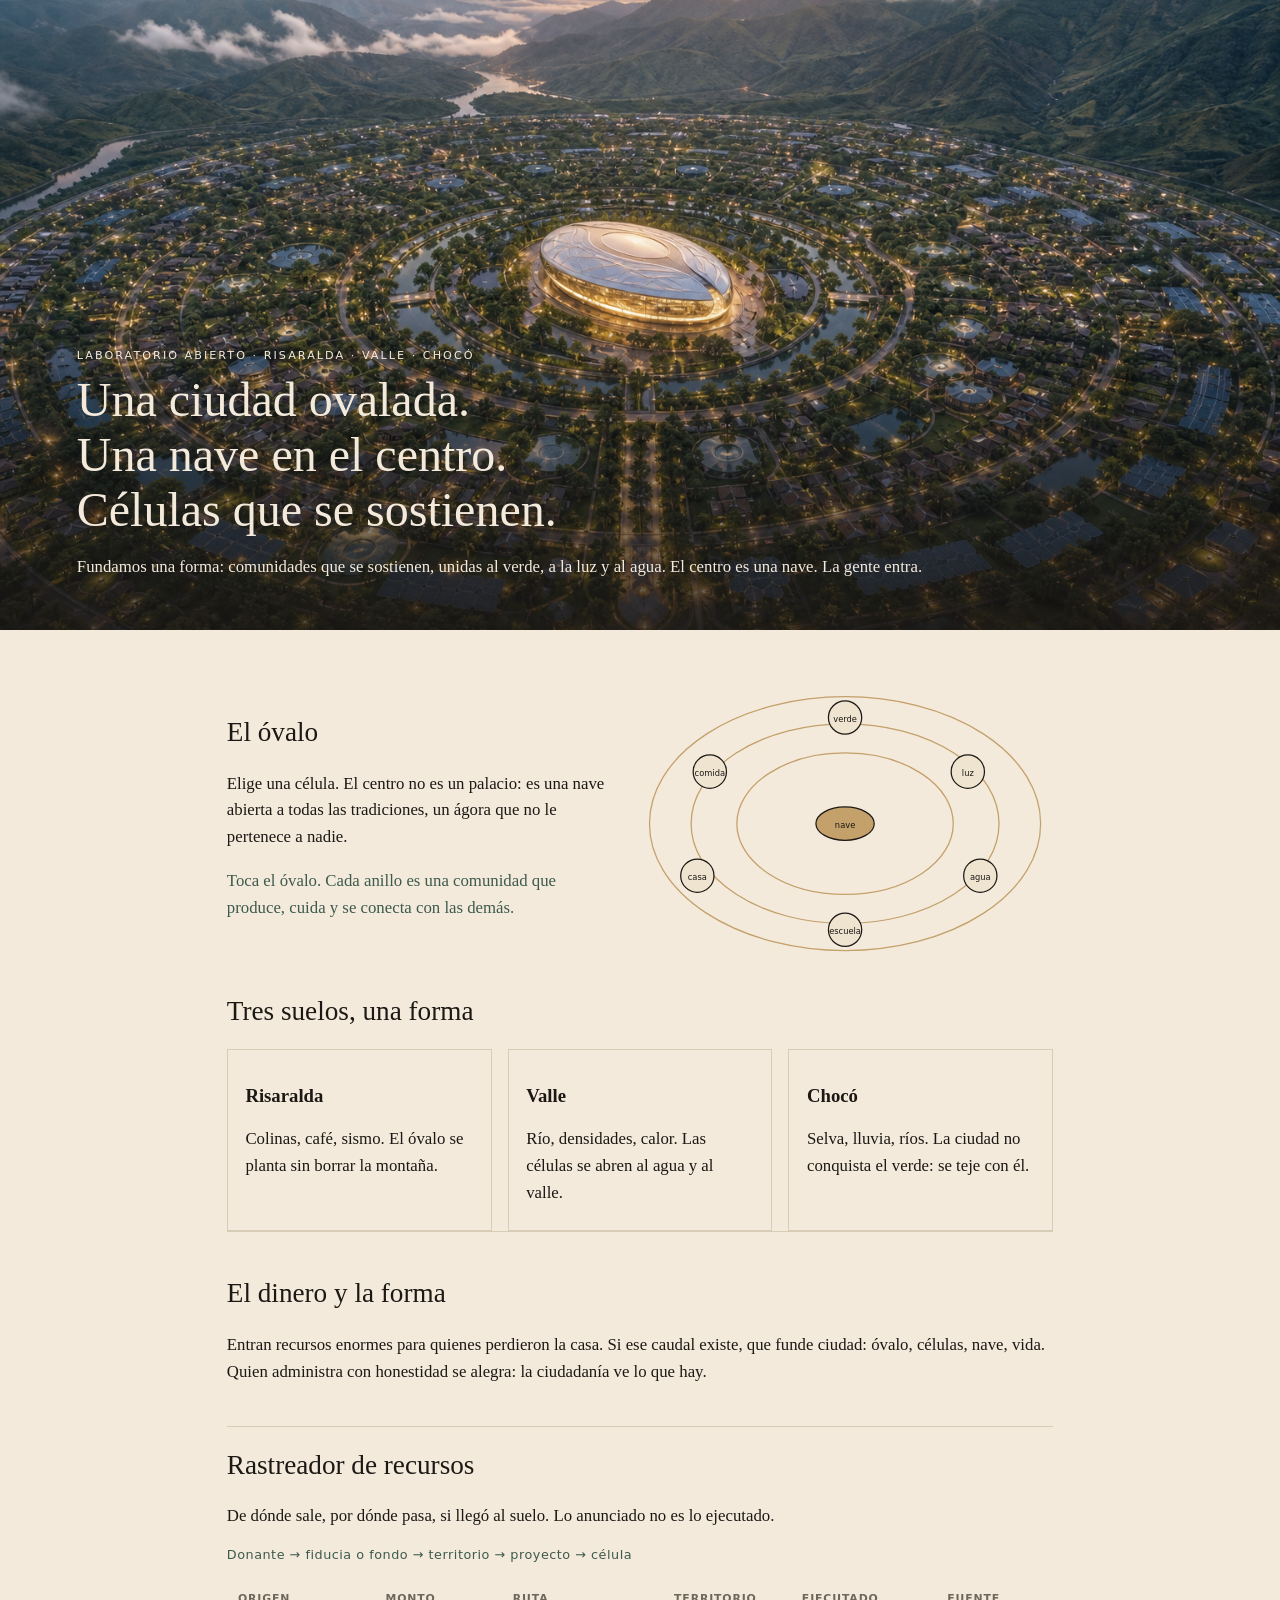
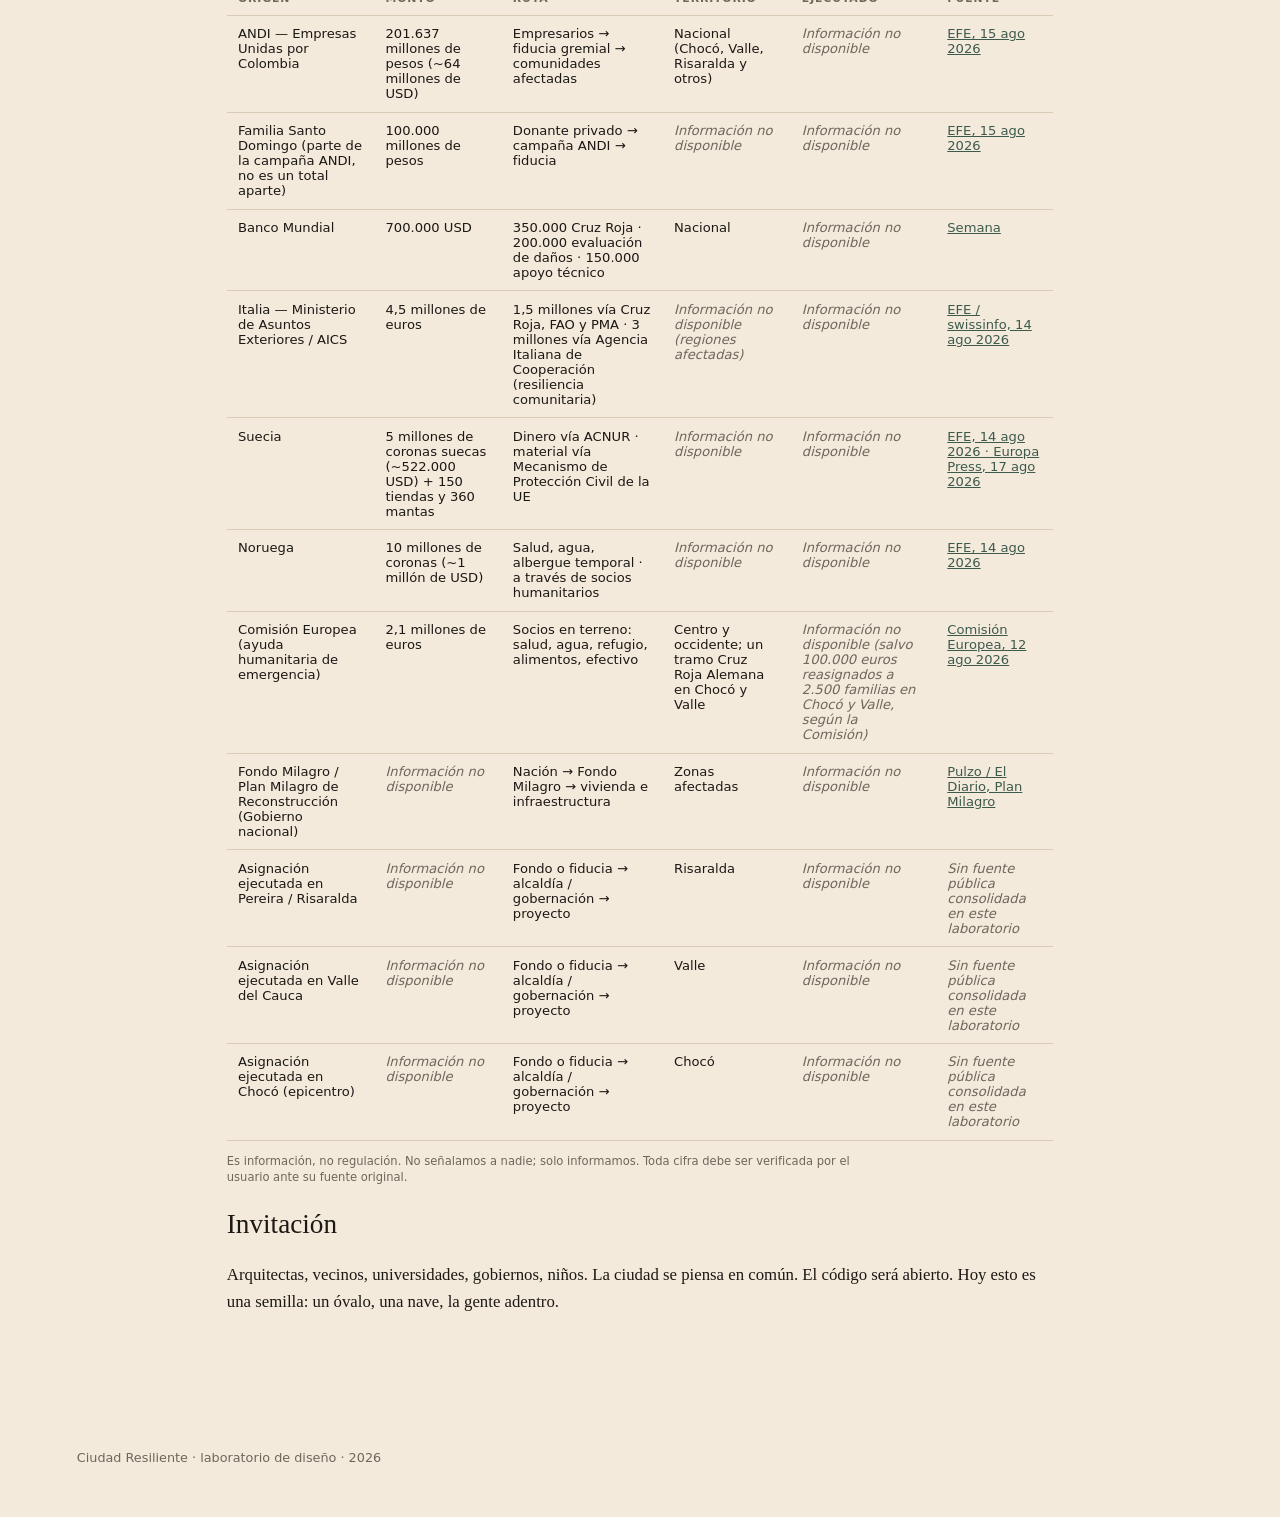
==== index.html @ f071af1f "checkpoint before checking out main" ====
<!DOCTYPE html>
<html lang="es">
  <head>
    <meta charset="utf-8" />
    <meta name="viewport" content="width=device-width, initial-scale=1" />
    <title>Ciudad Resiliente — el óvalo</title>
    <link rel="stylesheet" href="styles.css" />
  </head>
  <body>
    <header class="hero">
      <img
        src="public/ciudad-ovalo.png"
        alt="Ciudad ovalada con una nave de luz en el centro, células verdes y montañas."
      />
      <div class="hero-copy">
        <p class="kicker">Laboratorio abierto · Risaralda · Valle · Chocó</p>
        <h1>Una ciudad ovalada.<br />Una nave en el centro.<br />Células que se sostienen.</h1>
        <p class="lead">
          Fundamos una forma: comunidades que se sostienen, unidas al verde, a la
          luz y al agua. El centro es una nave. La gente entra.
        </p>
      </div>
    </header>

    <main>
      <section class="split">
        <div>
          <h2>El óvalo</h2>
          <p>
            Elige una célula. El centro no es un palacio: es una nave abierta a todas
            las tradiciones, un ágora que no le pertenece a nadie.
          </p>
          <p id="cell-note" class="note">
            Toca el óvalo. Cada anillo es una comunidad que produce, cuida y se
            conecta con las demás.
          </p>
        </div>
        <figure class="oval-wrap">
          <svg id="ovalo" viewBox="0 0 400 280" role="img" aria-label="Plano ovalado de la ciudad">
            <ellipse class="ring" cx="200" cy="140" rx="188" ry="122" />
            <ellipse class="ring" cx="200" cy="140" rx="148" ry="96" />
            <ellipse class="ring" cx="200" cy="140" rx="104" ry="68" />
            <g class="cell" data-id="naturaleza" transform="translate(200 38)">
              <circle r="16" />
              <text y="4">verde</text>
            </g>
            <g class="cell" data-id="energia" transform="translate(318 90)">
              <circle r="16" />
              <text y="4">luz</text>
            </g>
            <g class="cell" data-id="agua" transform="translate(330 190)">
              <circle r="16" />
              <text y="4">agua</text>
            </g>
            <g class="cell" data-id="alimento" transform="translate(70 90)">
              <circle r="16" />
              <text y="4">comida</text>
            </g>
            <g class="cell" data-id="vivienda" transform="translate(58 190)">
              <circle r="16" />
              <text y="4">casa</text>
            </g>
            <g class="cell" data-id="escuela" transform="translate(200 242)">
              <circle r="16" />
              <text y="4">escuela</text>
            </g>
            <g class="cell ship" data-id="nave" transform="translate(200 140)">
              <ellipse rx="28" ry="16" />
              <text y="4">nave</text>
            </g>
          </svg>
        </figure>
      </section>

      <section>
        <h2>Tres suelos, una forma</h2>
        <div class="cards">
          <article>
            <h3>Risaralda</h3>
            <p>Colinas, café, sismo. El óvalo se planta sin borrar la montaña.</p>
          </article>
          <article>
            <h3>Valle</h3>
            <p>Río, densidades, calor. Las células se abren al agua y al valle.</p>
          </article>
          <article>
            <h3>Chocó</h3>
            <p>Selva, lluvia, ríos. La ciudad no conquista el verde: se teje con él.</p>
          </article>
        </div>
      </section>

      <section class="hope">
        <h2>El dinero y la forma</h2>
        <p>
          Entran recursos enormes para quienes perdieron la casa.
          Si ese caudal existe, que funde ciudad: óvalo, células, nave, vida.
          Quien administra con honestidad se alegra: la ciudadanía ve lo que hay.
        </p>
      </section>

      <section id="rastreador" class="tracker">
        <h2>Rastreador de recursos</h2>
        <p>
          De dónde sale, por dónde pasa, si llegó al suelo. Lo anunciado no es lo ejecutado.
        </p>
        <div class="path">
          Donante → fiducia o fondo → territorio → proyecto → célula
        </div>
        <div class="table-wrap">
          <table>
            <thead>
              <tr>
                <th>Origen</th>
                <th>Monto</th>
                <th>Ruta</th>
                <th>Territorio</th>
                <th>Ejecutado</th>
                <th>Fuente</th>
              </tr>
            </thead>
            <tbody id="flujos-body"></tbody>
          </table>
        </div>
        <p class="disclaimer">
          Es información, no regulación. No señalamos a nadie; solo informamos.
          Toda cifra debe ser verificada por el usuario ante su fuente original.
        </p>
      </section>

      <section>
        <h2>Invitación</h2>
        <p>
          Arquitectas, vecinos, universidades, gobiernos, niños. La ciudad se piensa
          en común. El código será abierto. Hoy esto es una semilla: un óvalo, una nave,
          la gente adentro.
        </p>
      </section>
    </main>

    <footer>
      <p>Ciudad Resiliente · laboratorio de diseño · 2026</p>
    </footer>
    <script src="app.js"></script>
  </body>
</html>
---- styles.css ----
:root {
  --ink: #1c1814;
  --paper: #f3eadc;
  --gold: #c4a06a;
  --moss: #3d5a4c;
  --muted: #6f675c;
}

* {
  box-sizing: border-box;
}

html,
body {
  margin: 0;
  background: var(--paper);
  color: var(--ink);
  font-family: Georgia, "Times New Roman", serif;
}

.hero {
  position: relative;
  min-height: 70vh;
}

.hero img {
  width: 100%;
  height: 70vh;
  object-fit: cover;
  display: block;
  filter: saturate(0.92);
}

.hero-copy {
  position: absolute;
  inset: auto 0 0;
  padding: 2.5rem 6vw 2rem;
  background: linear-gradient(transparent, rgba(28, 24, 20, 0.78));
  color: var(--paper);
}

.kicker {
  letter-spacing: 0.18em;
  text-transform: uppercase;
  font-size: 0.7rem;
  font-family: system-ui, sans-serif;
  margin: 0 0 0.6rem;
}

h1 {
  font-weight: 400;
  font-size: clamp(1.8rem, 4vw, 3rem);
  line-height: 1.15;
  margin: 0 0 0.8rem;
}

.lead,
main p {
  font-size: 1.05rem;
  line-height: 1.6;
}

main {
  max-width: 980px;
  margin: 0 auto;
  padding: 3rem 6vw 5rem;
}

h2 {
  font-weight: 400;
  font-size: 1.7rem;
}

.split {
  display: grid;
  gap: 2rem;
  align-items: center;
}

@media (min-width: 840px) {
  .split {
    grid-template-columns: 1fr 1.1fr;
  }
}

.note {
  color: var(--moss);
  min-height: 4.5rem;
}

.oval-wrap {
  margin: 0;
}

#ovalo {
  width: 100%;
  height: auto;
}

.ring {
  fill: none;
  stroke: var(--gold);
  stroke-width: 1.2;
}

.cell circle,
.cell ellipse {
  fill: #efe4d0;
  stroke: var(--ink);
  stroke-width: 1.2;
  cursor: pointer;
}

.cell.ship ellipse {
  fill: var(--gold);
}

.cell text {
  font-size: 8px;
  text-anchor: middle;
  font-family: system-ui, sans-serif;
  pointer-events: none;
  fill: var(--ink);
}

.cell:hover circle,
.cell:hover ellipse {
  fill: var(--paper);
}

.cards {
  display: grid;
  gap: 1rem;
}

@media (min-width: 720px) {
  .cards {
    grid-template-columns: repeat(3, 1fr);
  }
}

.cards article {
  border: 1px solid #d9ccb6;
  padding: 1rem 1.1rem 0.4rem;
}

.hope {
  border-top: 1px solid #d9ccb6;
  border-bottom: 1px solid #d9ccb6;
  padding: 1.5rem 0;
}

.table-wrap {
  overflow-x: auto;
  margin: 1.2rem 0 0.6rem;
}

table {
  width: 100%;
  border-collapse: collapse;
  font-family: system-ui, sans-serif;
  font-size: 0.82rem;
}

th,
td {
  text-align: left;
  vertical-align: top;
  padding: 0.65rem 0.7rem;
  border-bottom: 1px solid #d9ccb6;
}

th {
  font-weight: 600;
  font-size: 0.68rem;
  letter-spacing: 0.08em;
  text-transform: uppercase;
  color: var(--muted);
}

td a {
  color: var(--moss);
}

.path {
  font-family: system-ui, sans-serif;
  font-size: 0.8rem;
  letter-spacing: 0.04em;
  color: var(--moss);
}

.gap {
  color: var(--muted);
  font-style: italic;
}

.disclaimer {
  font-family: system-ui, sans-serif;
  font-size: 0.72rem;
  line-height: 1.45;
  color: var(--muted);
  max-width: 40rem;
  margin-top: 0.75rem;
}

footer {
  padding: 1.5rem 6vw 2.5rem;
  font-family: system-ui, sans-serif;
  font-size: 0.8rem;
  color: var(--muted);
}
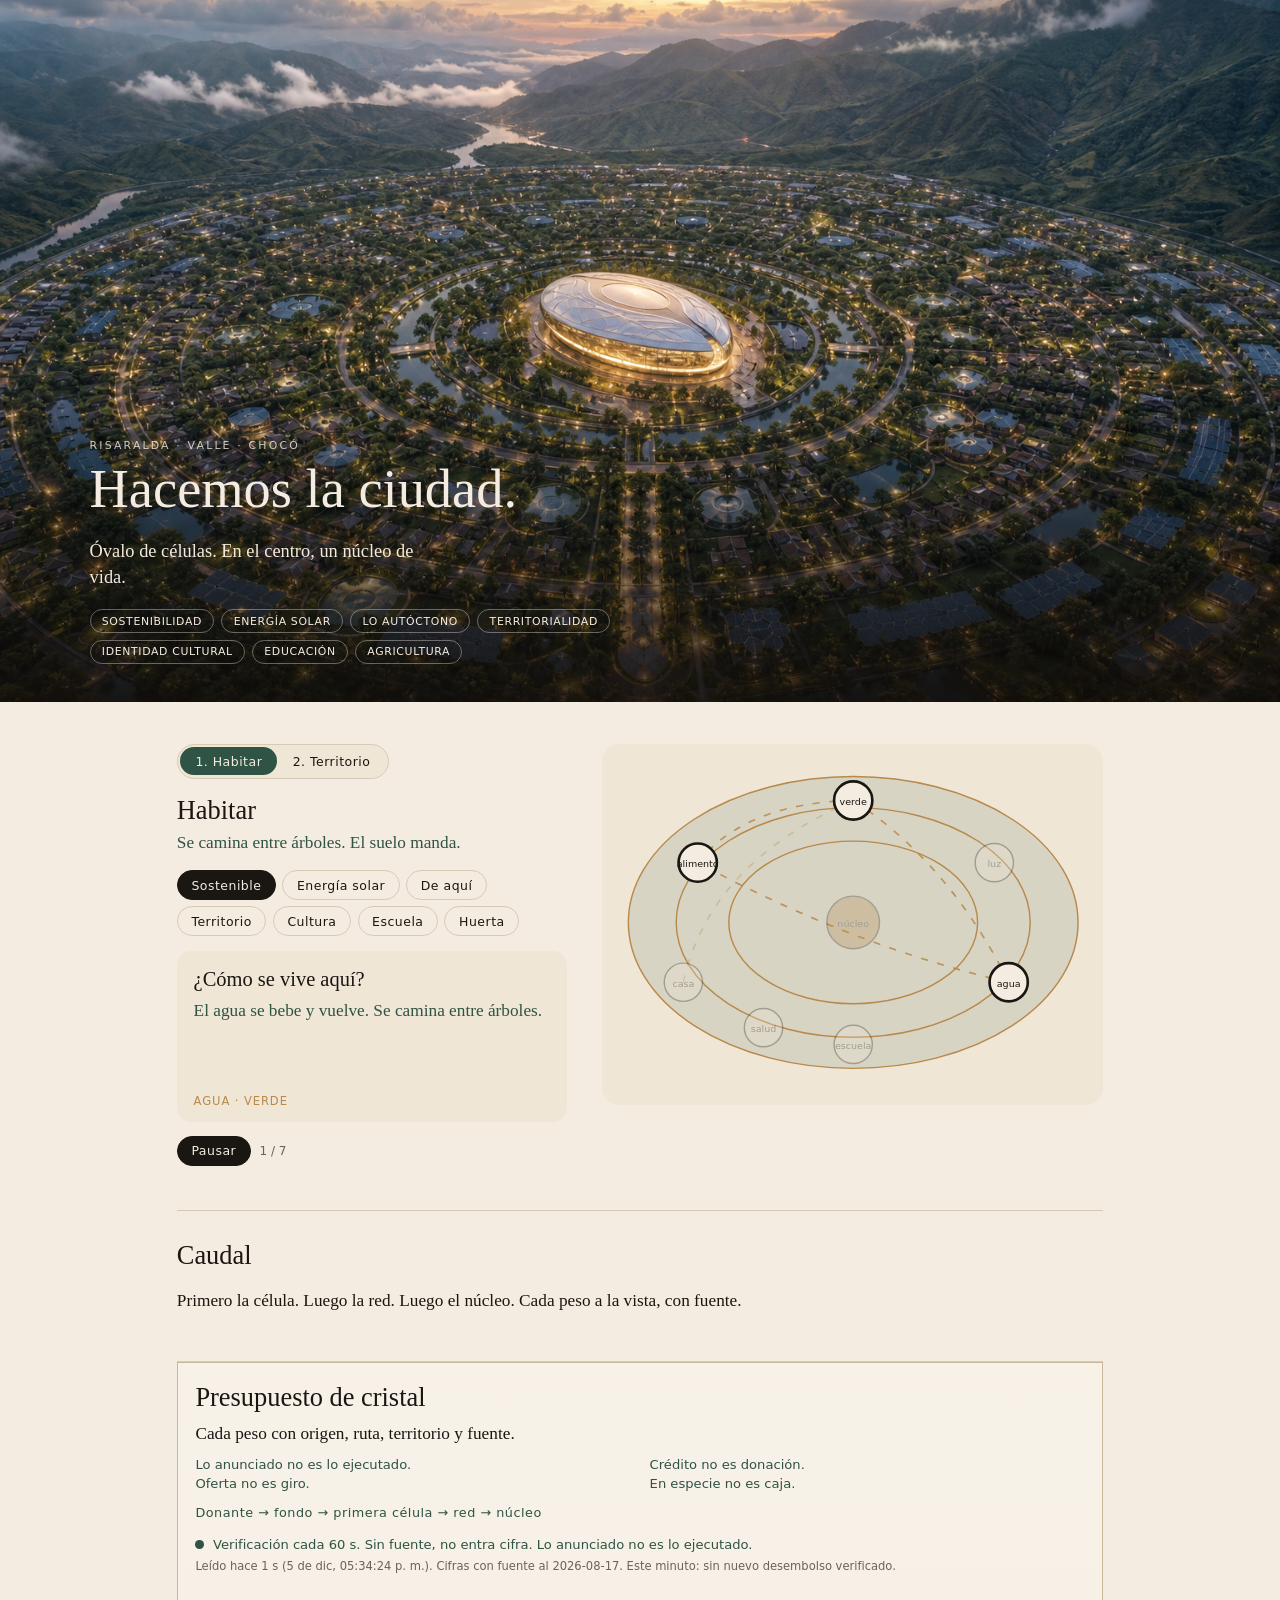
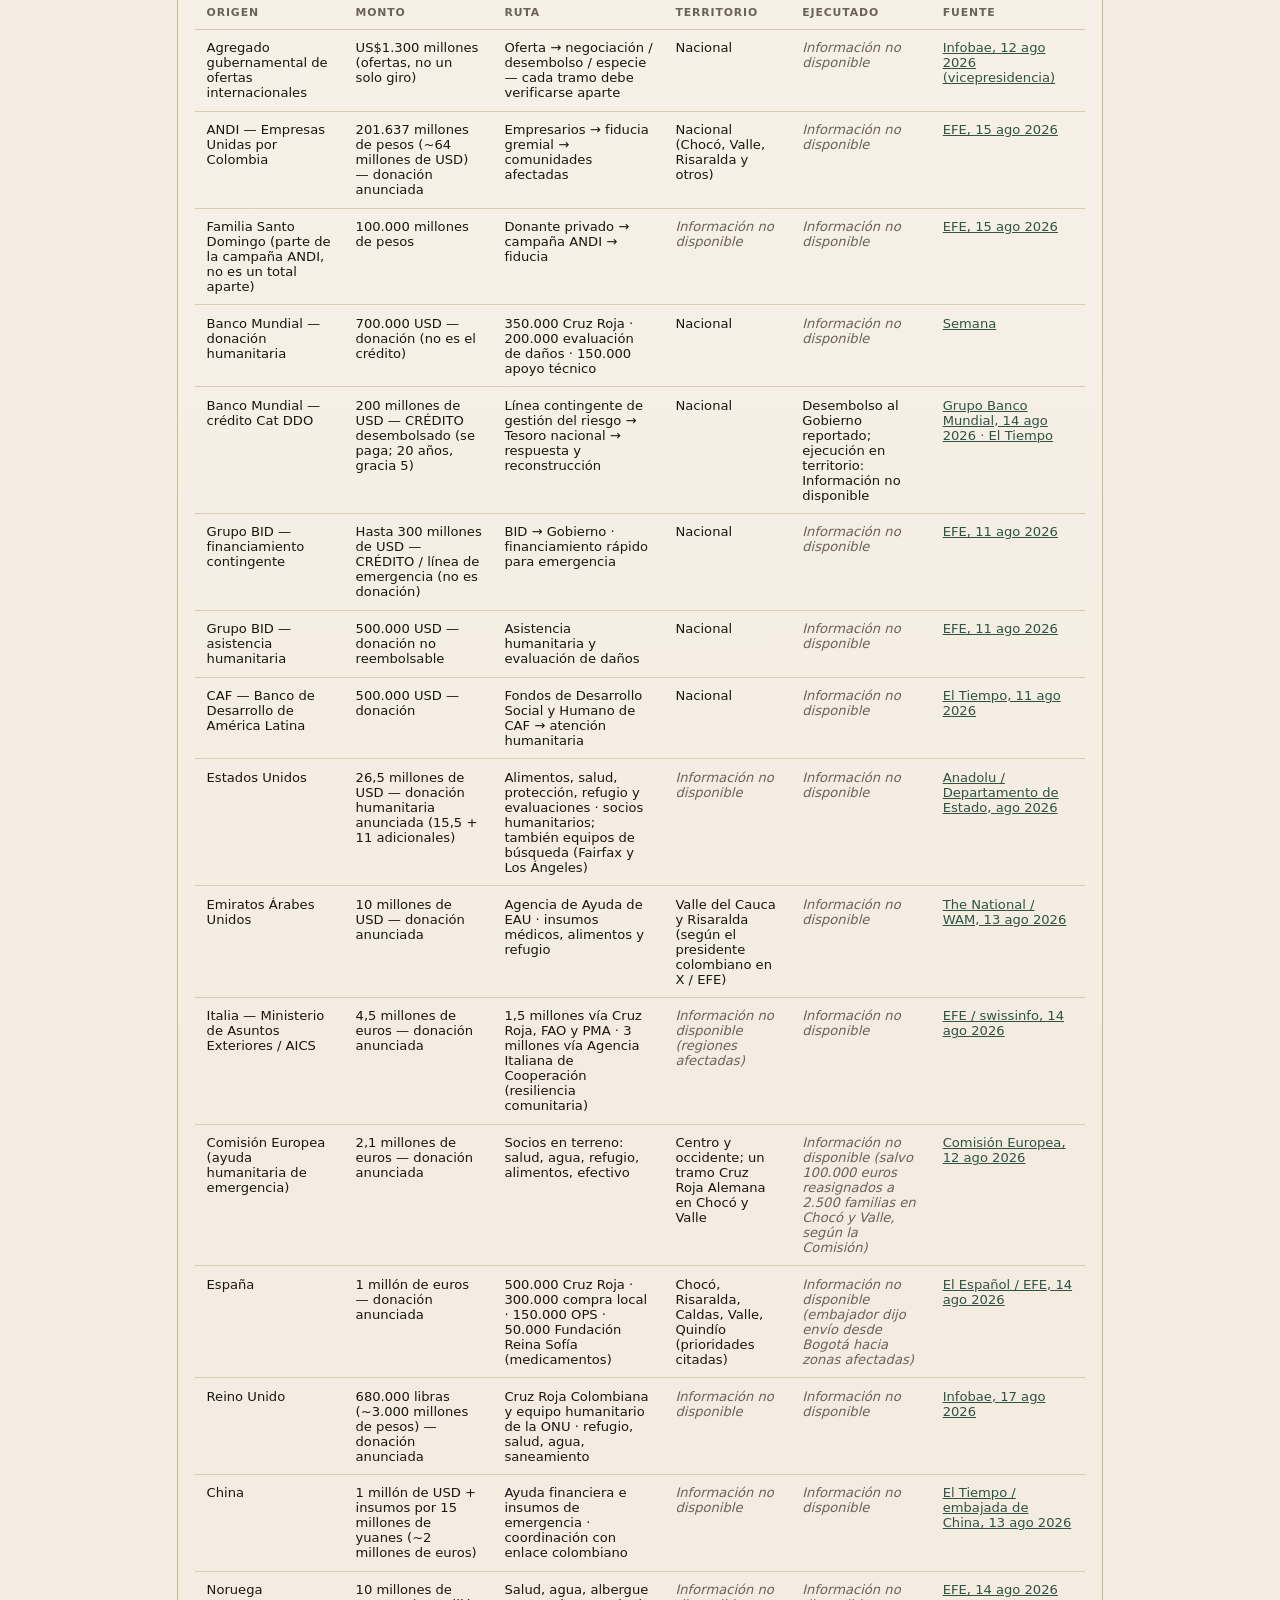
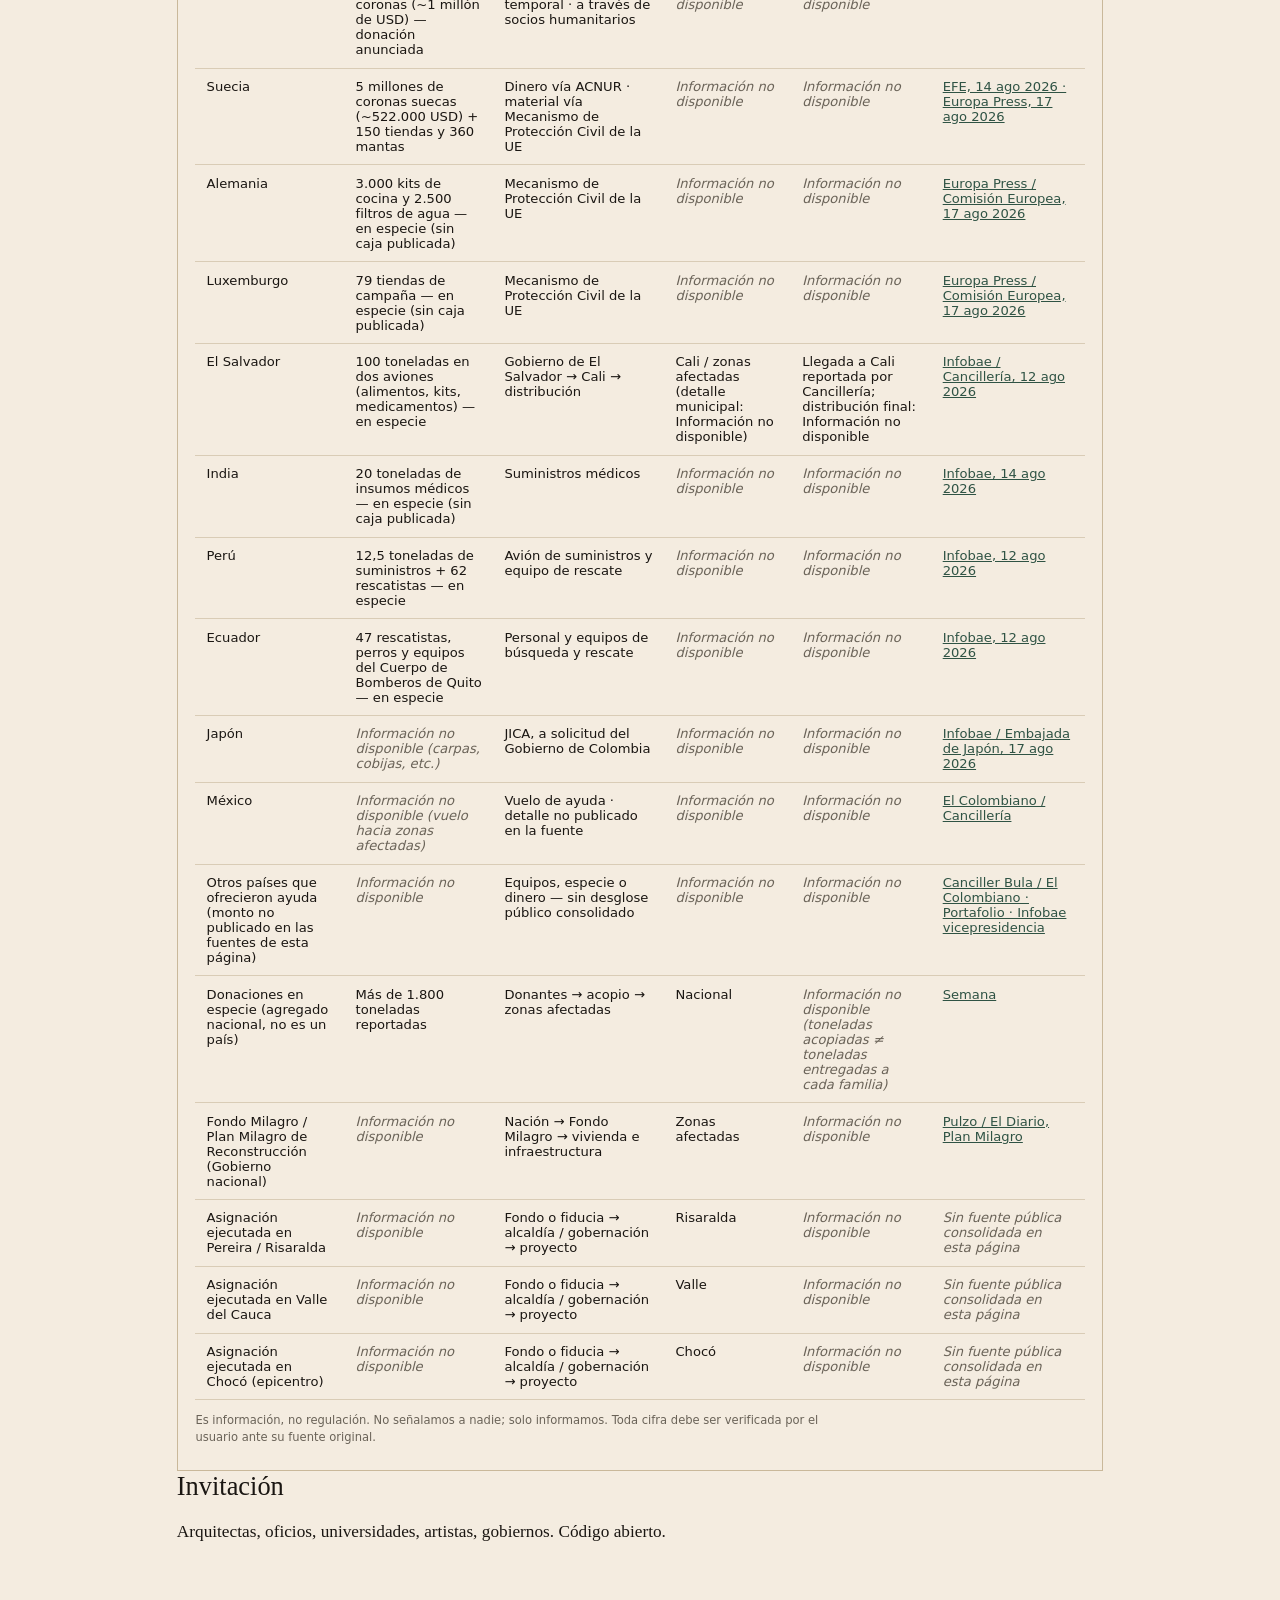
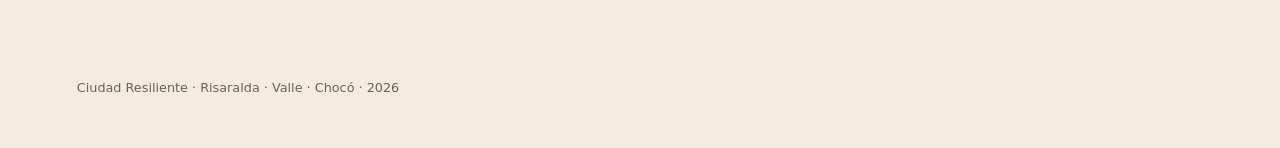
==== commit 7ec21acf: "checkpoint before checking out main" ====
--- a/index.html
+++ b/index.html
@@ -10,103 +10,180 @@
     <header class="hero">
       <img
         src="public/ciudad-ovalo.png"
-        alt="Ciudad ovalada con una nave de luz en el centro, células verdes y montañas."
+        alt="Ciudad ovalada con un núcleo de vida en el centro, células verdes y montañas."
       />
       <div class="hero-copy">
-        <p class="kicker">Laboratorio abierto · Risaralda · Valle · Chocó</p>
-        <h1>Una ciudad ovalada.<br />Una nave en el centro.<br />Células que se sostienen.</h1>
-        <p class="lead">
-          Fundamos una forma: comunidades que se sostienen, unidas al verde, a la
-          luz y al agua. El centro es una nave. La gente entra.
-        </p>
+        <p class="kicker">Risaralda · Valle · Chocó</p>
+        <h1>Hacemos la ciudad.</h1>
+        <p class="lead">Óvalo de células. En el centro, un núcleo de vida.</p>
+        <ul class="pillars">
+          <li>Sostenibilidad</li>
+          <li>Energía solar</li>
+          <li>Lo autóctono</li>
+          <li>Territorialidad</li>
+          <li>Identidad cultural</li>
+          <li>Educación</li>
+          <li>Agricultura</li>
+        </ul>
       </div>
     </header>
 
     <main>
-      <section class="split">
-        <div>
-          <h2>El óvalo</h2>
-          <p>
-            Elige una célula. El centro no es un palacio: es una nave abierta a todas
-            las tradiciones, un ágora que no le pertenece a nadie.
-          </p>
-          <p id="cell-note" class="note">
-            Toca el óvalo. Cada anillo es una comunidad que produce, cuida y se
-            conecta con las demás.
-          </p>
+      <section class="split" id="ovalo-lesson" data-layer="habitar">
+        <div class="split-copy">
+          <div class="layers" role="tablist" aria-label="Capas del óvalo">
+            <button type="button" id="layer-habitar" aria-pressed="true">
+              1. Habitar
+            </button>
+            <button type="button" id="layer-territorio" aria-pressed="false">
+              2. Territorio
+            </button>
+          </div>
+          <h2 id="layer-title">Habitar</h2>
+          <p id="layer-lead">Se camina entre árboles. El suelo manda.</p>
+          <div id="habitar-panel">
+            <div class="chips" id="habitar-chips"></div>
+          </div>
+          <div id="territorio-panel" hidden>
+            <p class="path hacer-path" id="hacer-path">
+              <button type="button" data-id="fase-celula">1. Primera célula</button>
+              <span aria-hidden="true">→</span>
+              <button type="button" data-id="fase-red">2. Unir</button>
+              <span aria-hidden="true">→</span>
+              <button type="button" data-id="fase-nucleo">3. Núcleo</button>
+              <span aria-hidden="true">→</span>
+              <button type="button" data-id="fase-suelo">4. Tres suelos</button>
+            </p>
+            <div class="cards soils" id="soil-cards">
+              <article data-soil="risaralda" tabindex="0" role="button">
+                <h3>Risaralda</h3>
+                <p>1200–1800 m. Ladera, sismo, alud.</p>
+              </article>
+              <article data-soil="valle" tabindex="0" role="button">
+                <h3>Valle</h3>
+                <p>900–1100 m. Río, calor, crecida.</p>
+              </article>
+              <article data-soil="choco" tabindex="0" role="button">
+                <h3>Chocó</h3>
+                <p>Cota baja. Selva, lluvia, río-camino.</p>
+              </article>
+            </div>
+            <p id="soil-note" class="soil-note">
+              Toca un suelo: sitio, agua, luz, huerta.
+            </p>
+            <p class="path waste-path" id="waste-path" hidden>
+              Separación en origen → dos metabolismos → compost higiénico →
+              fracción técnica limpia → RCD a agregado → residual publicado
+            </p>
+            <p class="chip-label">Valores</p>
+            <div class="chips" id="valor-chips"></div>
+            <p class="chip-label">Vida en común</p>
+            <div class="chips" id="vida-chips"></div>
+            <p class="chip-label">Oficios de la célula</p>
+            <div class="chips" id="system-chips"></div>
+            <p class="chip-label">Metabolismo</p>
+            <div class="chips" id="waste-chips"></div>
+          </div>
+          <div class="lesson">
+            <p id="lesson-q" class="question">¿Cómo se vive aquí?</p>
+            <p id="lesson-a" class="note">
+              El agua se bebe y vuelve. Se camina entre árboles.
+            </p>
+            <p id="lesson-links" class="connects">Agua · verde</p>
+          </div>
+          <div class="lesson-bar">
+            <button type="button" id="tour-btn">Recorrer</button>
+            <button type="button" id="hacer-btn">Hacer</button>
+            <button type="button" id="valores-btn">Valores</button>
+            <button type="button" id="vida-btn">Vida en común</button>
+            <button type="button" id="waste-btn">Residuos bajos</button>
+            <span id="tour-step" class="tour-step" hidden></span>
+          </div>
         </div>
         <figure class="oval-wrap">
-          <svg id="ovalo" viewBox="0 0 400 280" role="img" aria-label="Plano ovalado de la ciudad">
+          <svg id="ovalo" viewBox="0 0 400 280" data-layer="habitar" aria-label="Plano ovalado de la ciudad">
+            <ellipse class="green-wash" cx="200" cy="140" rx="188" ry="122" />
             <ellipse class="ring" cx="200" cy="140" rx="188" ry="122" />
             <ellipse class="ring" cx="200" cy="140" rx="148" ry="96" />
             <ellipse class="ring" cx="200" cy="140" rx="104" ry="68" />
-            <g class="cell" data-id="naturaleza" transform="translate(200 38)">
-              <circle r="16" />
-              <text y="4">verde</text>
-            </g>
-            <g class="cell" data-id="energia" transform="translate(318 90)">
-              <circle r="16" />
-              <text y="4">luz</text>
-            </g>
-            <g class="cell" data-id="agua" transform="translate(330 190)">
-              <circle r="16" />
-              <text y="4">agua</text>
-            </g>
-            <g class="cell" data-id="alimento" transform="translate(70 90)">
-              <circle r="16" />
-              <text y="4">comida</text>
-            </g>
-            <g class="cell" data-id="vivienda" transform="translate(58 190)">
-              <circle r="16" />
-              <text y="4">casa</text>
-            </g>
-            <g class="cell" data-id="escuela" transform="translate(200 242)">
-              <circle r="16" />
-              <text y="4">escuela</text>
-            </g>
-            <g class="cell ship" data-id="nave" transform="translate(200 140)">
-              <ellipse rx="28" ry="16" />
-              <text y="4">nave</text>
+            <g class="flows" aria-hidden="true">
+              <path class="flow" data-nodes="agua naturaleza" d="M330 190 Q 280 90 200 38" />
+              <path class="flow" data-nodes="naturaleza alimento" d="M200 38 Q 110 40 70 90" />
+              <path class="flow" data-nodes="agua nucleo" d="M330 190 Q 280 180 200 140" />
+              <path class="flow" data-nodes="energia nucleo" d="M318 90 Q 270 100 200 140" />
+              <path class="flow" data-nodes="alimento nucleo" d="M70 90 Q 120 110 200 140" />
+              <path class="flow" data-nodes="vivienda nucleo" d="M58 190 Q 110 180 200 140" />
+              <path class="flow" data-nodes="escuela nucleo" d="M200 242 Q 200 200 200 140" />
+              <path class="flow" data-nodes="energia vivienda" d="M318 90 Q 180 140 58 190" />
+              <path class="flow" data-nodes="agua alimento" d="M330 190 Q 200 160 70 90" />
+              <path class="flow" data-nodes="escuela vivienda" d="M200 242 Q 100 230 58 190" />
+              <path class="flow" data-nodes="vivienda naturaleza" d="M58 190 Q 80 90 200 38" />
+              <path class="flow" data-nodes="salud nucleo" d="M125 228 Q 150 190 200 140" />
+              <path class="flow" data-nodes="salud vivienda" d="M125 228 Q 90 210 58 190" />
+              <path class="flow" data-nodes="salud escuela" d="M125 228 Q 160 240 200 242" />
+            </g>
+            <g class="cell" data-id="naturaleza" tabindex="0" role="button" aria-label="Verde">
+              <circle cx="200" cy="38" r="16" />
+              <text x="200" y="42">verde</text>
+            </g>
+            <g class="cell" data-id="energia" tabindex="0" role="button" aria-label="Luz">
+              <circle cx="318" cy="90" r="16" />
+              <text x="318" y="94">luz</text>
+            </g>
+            <g class="cell" data-id="agua" tabindex="0" role="button" aria-label="Agua">
+              <circle cx="330" cy="190" r="16" />
+              <text x="330" y="194">agua</text>
+            </g>
+            <g class="cell" data-id="alimento" tabindex="0" role="button" aria-label="Alimentos">
+              <circle cx="70" cy="90" r="16" />
+              <text x="70" y="94">alimento</text>
+            </g>
+            <g class="cell" data-id="vivienda" tabindex="0" role="button" aria-label="Casa">
+              <circle cx="58" cy="190" r="16" />
+              <text x="58" y="194">casa</text>
+            </g>
+            <g class="cell" data-id="escuela" tabindex="0" role="button" aria-label="Escuela">
+              <circle cx="200" cy="242" r="16" />
+              <text x="200" y="246">escuela</text>
+            </g>
+            <g class="cell" data-id="salud" tabindex="0" role="button" aria-label="Salud">
+              <circle cx="125" cy="228" r="16" />
+              <text x="125" y="232">salud</text>
+            </g>
+            <g class="cell nucleus" data-id="nucleo" tabindex="0" role="button" aria-label="Núcleo de vida">
+              <circle cx="200" cy="140" r="22" />
+              <text x="200" y="144">núcleo</text>
             </g>
           </svg>
         </figure>
       </section>
 
-      <section>
-        <h2>Tres suelos, una forma</h2>
-        <div class="cards">
-          <article>
-            <h3>Risaralda</h3>
-            <p>Colinas, café, sismo. El óvalo se planta sin borrar la montaña.</p>
-          </article>
-          <article>
-            <h3>Valle</h3>
-            <p>Río, densidades, calor. Las células se abren al agua y al valle.</p>
-          </article>
-          <article>
-            <h3>Chocó</h3>
-            <p>Selva, lluvia, ríos. La ciudad no conquista el verde: se teje con él.</p>
-          </article>
+      <section class="hope">
+        <h2>Caudal</h2>
+        <p>
+          Primero la célula. Luego la red. Luego el núcleo. Cada peso a la vista,
+          con fuente.
+        </p>
+      </section>
+
+      <section id="rastreador" class="tracker crystal">
+        <h2>Presupuesto de cristal</h2>
+        <p class="tracker-lede">Cada peso con origen, ruta, territorio y fuente.</p>
+        <ul class="crystal-keys">
+          <li>Lo anunciado no es lo ejecutado.</li>
+          <li>Crédito no es donación.</li>
+          <li>Oferta no es giro.</li>
+          <li>En especie no es caja.</li>
+        </ul>
+        <div class="path">
+          Donante → fondo → primera célula → red → núcleo
         </div>
-      </section>
-
-      <section class="hope">
-        <h2>El dinero y la forma</h2>
-        <p>
-          Entran recursos enormes para quienes perdieron la casa.
-          Si ese caudal existe, que funde ciudad: óvalo, células, nave, vida.
-          Quien administra con honestidad se alegra: la ciudadanía ve lo que hay.
-        </p>
-      </section>
-
-      <section id="rastreador" class="tracker">
-        <h2>Rastreador de recursos</h2>
-        <p>
-          De dónde sale, por dónde pasa, si llegó al suelo. Lo anunciado no es lo ejecutado.
-        </p>
-        <div class="path">
-          Donante → fiducia o fondo → territorio → proyecto → célula
-        </div>
+        <p id="pulso" class="pulso" aria-live="polite">
+          <span class="pulso-dot" aria-hidden="true"></span>
+          <span id="pulso-status">El tablero se verifica cada minuto. Sin fuente, no entra cifra.</span>
+        </p>
+        <p id="pulso-clock" class="pulso-clock">Aún no se ha leído el caudal.</p>
+        <ol id="pulso-events" class="pulso-events"></ol>
         <div class="table-wrap">
           <table>
             <thead>
@@ -131,15 +208,13 @@
       <section>
         <h2>Invitación</h2>
         <p>
-          Arquitectas, vecinos, universidades, gobiernos, niños. La ciudad se piensa
-          en común. El código será abierto. Hoy esto es una semilla: un óvalo, una nave,
-          la gente adentro.
+          Arquitectas, oficios, universidades, artistas, gobiernos. Código abierto.
         </p>
       </section>
     </main>
 
     <footer>
-      <p>Ciudad Resiliente · laboratorio de diseño · 2026</p>
+      <p>Ciudad Resiliente · Risaralda · Valle · Chocó · 2026</p>
     </footer>
     <script src="app.js"></script>
   </body>
--- a/styles.css
+++ b/styles.css
@@ -1,9 +1,11 @@
 :root {
-  --ink: #1c1814;
-  --paper: #f3eadc;
-  --gold: #c4a06a;
-  --moss: #3d5a4c;
-  --muted: #6f675c;
+  --ink: #1a1612;
+  --paper: #f4ece0;
+  --gold: #b8894a;
+  --moss: #2f5344;
+  --muted: #6a6358;
+  --line: #d7cbb8;
+  --plate: #efe6d6;
 }
 
 * {
@@ -15,81 +17,352 @@
   margin: 0;
   background: var(--paper);
   color: var(--ink);
-  font-family: Georgia, "Times New Roman", serif;
+  font-family: "Iowan Old Style", Palatino, "Palatino Linotype", Georgia, serif;
 }
 
 .hero {
   position: relative;
-  min-height: 70vh;
+  min-height: 78vh;
 }
 
 .hero img {
   width: 100%;
-  height: 70vh;
+  height: 78vh;
   object-fit: cover;
+  object-position: center 40%;
   display: block;
-  filter: saturate(0.92);
+  filter: saturate(0.88) contrast(1.04);
 }
 
 .hero-copy {
   position: absolute;
   inset: auto 0 0;
-  padding: 2.5rem 6vw 2rem;
-  background: linear-gradient(transparent, rgba(28, 24, 20, 0.78));
+  padding: 3.2rem 7vw 2.4rem;
+  background: linear-gradient(transparent, rgba(18, 14, 10, 0.82));
   color: var(--paper);
 }
 
+.hero-copy .lead {
+  max-width: 22rem;
+  font-size: 1.15rem;
+  line-height: 1.45;
+  color: #f3eadc;
+}
+
 .kicker {
-  letter-spacing: 0.18em;
+  letter-spacing: 0.2em;
   text-transform: uppercase;
-  font-size: 0.7rem;
-  font-family: system-ui, sans-serif;
-  margin: 0 0 0.6rem;
+  font-size: 0.68rem;
+  font-family: system-ui, sans-serif;
+  margin: 0 0 0.55rem;
+  opacity: 0.82;
 }
 
 h1 {
   font-weight: 400;
-  font-size: clamp(1.8rem, 4vw, 3rem);
-  line-height: 1.15;
-  margin: 0 0 0.8rem;
+  font-size: clamp(2rem, 5vw, 3.4rem);
+  line-height: 1.08;
+  margin: 0 0 0.7rem;
+}
+
+.pillars {
+  list-style: none;
+  display: flex;
+  flex-wrap: wrap;
+  gap: 0.4rem 0.45rem;
+  margin: 1.1rem 0 0;
+  padding: 0;
+  max-width: 36rem;
+}
+
+.pillars li {
+  font-family: system-ui, sans-serif;
+  font-size: 0.68rem;
+  letter-spacing: 0.06em;
+  text-transform: uppercase;
+  color: var(--paper);
+  border: 1px solid rgba(243, 234, 220, 0.38);
+  border-radius: 999px;
+  padding: 0.28rem 0.7rem;
 }
 
 .lead,
 main p {
-  font-size: 1.05rem;
-  line-height: 1.6;
+  font-size: 1.08rem;
+  line-height: 1.55;
 }
 
 main {
-  max-width: 980px;
+  max-width: 1080px;
   margin: 0 auto;
-  padding: 3rem 6vw 5rem;
+  padding: 2.6rem 6vw 5rem;
 }
 
 h2 {
   font-weight: 400;
-  font-size: 1.7rem;
+  font-size: 1.65rem;
+  margin: 0 0 0.45rem;
 }
 
 .split {
   display: grid;
-  gap: 2rem;
+  gap: 1.6rem;
+  align-items: start;
+}
+
+.oval-wrap {
+  order: -1;
+  margin: 0;
+  background: var(--plate);
+  border-radius: 1.1rem;
+  padding: 0.7rem;
+}
+
+@media (min-width: 880px) {
+  .split {
+    grid-template-columns: minmax(0, 0.92fr) minmax(0, 1.18fr);
+    gap: 2.2rem;
+  }
+
+  .oval-wrap {
+    order: 0;
+    position: sticky;
+    top: 1rem;
+  }
+}
+
+.lesson {
+  background: var(--plate);
+  border-radius: 0.9rem;
+  padding: 0.95rem 1.05rem 0.7rem;
+  margin: 0.9rem 0 0.85rem;
+}
+
+.question {
+  font-size: 1.28rem;
+  line-height: 1.3;
+  margin: 0 0 0.35rem;
+}
+
+.note {
+  color: var(--moss);
+  min-height: 5.6rem;
+  margin: 0 0 0.35rem;
+}
+
+.connects {
+  font-family: system-ui, sans-serif;
+  font-size: 0.72rem;
+  letter-spacing: 0.08em;
+  text-transform: uppercase;
+  color: var(--gold);
+  min-height: 1.1rem;
+  margin: 0;
+}
+
+.question.in,
+.note.in,
+.connects.in,
+.soil-note.in {
+  animation: rise 0.45s ease;
+}
+
+.layers {
+  display: inline-flex;
+  flex-wrap: wrap;
+  gap: 0;
+  margin: 0 0 1rem;
+  border: 1px solid var(--line);
+  border-radius: 999px;
+  padding: 0.15rem;
+  background: var(--plate);
+}
+
+.layers button {
+  font-family: system-ui, sans-serif;
+  font-size: 0.78rem;
+  letter-spacing: 0.04em;
+  background: transparent;
+  color: var(--ink);
+  border: 0;
+  border-radius: 999px;
+  padding: 0.42rem 0.95rem;
+  cursor: pointer;
+}
+
+.layers button[aria-pressed="true"] {
+  background: var(--moss);
+  color: var(--paper);
+  border-color: var(--moss);
+}
+
+#layer-lead {
+  color: var(--moss);
+  margin: 0 0 0.85rem;
+  max-width: 22rem;
+}
+
+#ovalo-lesson[data-layer="habitar"] #hacer-btn,
+#ovalo-lesson[data-layer="habitar"] #valores-btn,
+#ovalo-lesson[data-layer="habitar"] #vida-btn,
+#ovalo-lesson[data-layer="habitar"] #waste-btn {
+  display: none;
+}
+
+.green-wash {
+  fill: var(--moss);
+  opacity: 0;
+  pointer-events: none;
+  transition: opacity 0.45s ease;
+}
+
+#ovalo[data-layer="habitar"] .green-wash {
+  opacity: 0.12;
+}
+
+#ovalo[data-layer="habitar"] .cell[data-id="naturaleza"] circle {
+  fill: #c8d6c6;
+}
+
+#ovalo[data-layer="habitar"] .flow[data-nodes="agua naturaleza"],
+#ovalo[data-layer="habitar"] .flow[data-nodes="naturaleza alimento"],
+#ovalo[data-layer="habitar"] .flow[data-nodes="vivienda naturaleza"] {
+  opacity: 0.34;
+}
+
+#ovalo[data-layer="habitar"] .flow.is-on {
+  opacity: 0.85;
+}
+
+#territorio-panel .soils {
+  margin: 0.7rem 0 0.4rem;
+}
+
+#territorio-panel .soils article {
+  padding: 0.65rem 0.75rem 0.25rem;
+}
+
+#territorio-panel .soils h3 {
+  font-size: 1.05rem;
+  margin: 0 0 0.2rem;
+}
+
+#territorio-panel .soils p,
+#territorio-panel .soil-note {
+  font-size: 0.88rem;
+}
+
+#territorio-panel .soil-note {
+  min-height: 4.2rem;
+  margin: 0 0 0.8rem;
+}
+
+#layer-title {
+  margin: 0 0 0.25rem;
+}
+
+.lesson-bar {
+  display: flex;
+  flex-wrap: wrap;
   align-items: center;
-}
-
-@media (min-width: 840px) {
-  .split {
-    grid-template-columns: 1fr 1.1fr;
-  }
-}
-
-.note {
-  color: var(--moss);
-  min-height: 4.5rem;
-}
-
-.oval-wrap {
-  margin: 0;
+  gap: 0.55rem;
+  margin: 0 0 0.4rem;
+}
+
+#tour-btn,
+#waste-btn,
+#vida-btn,
+#valores-btn,
+#hacer-btn,
+.chips button {
+  font-family: system-ui, sans-serif;
+  font-size: 0.78rem;
+  letter-spacing: 0.04em;
+  background: transparent;
+  color: var(--ink);
+  border: 1px solid var(--line);
+  border-radius: 999px;
+  padding: 0.4rem 0.85rem;
+  cursor: pointer;
+}
+
+#tour-btn {
+  background: var(--moss);
+  color: var(--paper);
+  border-color: var(--moss);
+}
+
+.chips button:focus-visible,
+.layers button:focus-visible,
+#tour-btn:focus-visible,
+#waste-btn:focus-visible,
+#vida-btn:focus-visible,
+#valores-btn:focus-visible,
+#hacer-btn:focus-visible {
+  outline: 2px solid var(--moss);
+  outline-offset: 2px;
+}
+
+#tour-btn[aria-pressed="true"],
+#waste-btn[aria-pressed="true"],
+#vida-btn[aria-pressed="true"],
+#valores-btn[aria-pressed="true"],
+#hacer-btn[aria-pressed="true"],
+.chips button[aria-pressed="true"] {
+  background: var(--ink);
+  color: var(--paper);
+  border-color: var(--ink);
+}
+
+.tour-step {
+  font-family: system-ui, sans-serif;
+  font-size: 0.75rem;
+  color: var(--muted);
+}
+
+.chips {
+  display: flex;
+  flex-wrap: wrap;
+  gap: 0.4rem;
+}
+
+.chip-label {
+  font-family: system-ui, sans-serif;
+  font-size: 0.68rem;
+  letter-spacing: 0.12em;
+  text-transform: uppercase;
+  color: var(--muted);
+  margin: 0.9rem 0 0.35rem;
+}
+
+.hacer-path {
+  margin: 0.2rem 0 0.8rem;
+  display: flex;
+  flex-wrap: wrap;
+  align-items: center;
+  gap: 0.35rem 0.4rem;
+}
+
+.hacer-path button {
+  font-family: system-ui, sans-serif;
+  font-size: 0.78rem;
+  letter-spacing: 0.04em;
+  background: transparent;
+  color: var(--moss);
+  border: 1px solid #c9b89a;
+  border-radius: 999px;
+  padding: 0.28rem 0.7rem;
+  cursor: pointer;
+}
+
+.hacer-path button[aria-pressed="true"] {
+  background: var(--ink);
+  color: var(--paper);
+  border-color: var(--ink);
+}
+
+.waste-path[hidden] {
+  display: none;
 }
 
 #ovalo {
@@ -101,17 +374,45 @@
   fill: none;
   stroke: var(--gold);
   stroke-width: 1.2;
-}
-
-.cell circle,
-.cell ellipse {
+  transition: stroke 0.4s ease;
+}
+
+#ovalo[data-soil="risaralda"] .ring {
+  stroke: #8a6a3a;
+}
+
+#ovalo[data-soil="valle"] .ring {
+  stroke: #4a7a8a;
+}
+
+#ovalo[data-soil="choco"] .ring {
+  stroke: #2f5a3c;
+}
+
+.flow {
+  fill: none;
+  stroke: var(--gold);
+  stroke-width: 1.4;
+  stroke-dasharray: 6 8;
+  opacity: 0;
+  pointer-events: none;
+  transition: opacity 0.35s ease;
+}
+
+.flow.is-on {
+  opacity: 0.85;
+  animation: dash 18s linear infinite;
+}
+
+.cell circle {
   fill: #efe4d0;
   stroke: var(--ink);
   stroke-width: 1.2;
   cursor: pointer;
-}
-
-.cell.ship ellipse {
+  transition: fill 0.3s ease, stroke-width 0.3s ease, transform 0.3s ease;
+}
+
+.cell.nucleus circle {
   fill: var(--gold);
 }
 
@@ -124,8 +425,31 @@
 }
 
 .cell:hover circle,
-.cell:hover ellipse {
+.cell:focus-visible circle {
   fill: var(--paper);
+}
+
+.cell:focus {
+  outline: none;
+}
+
+.cell:focus-visible circle {
+  stroke-width: 2.4;
+  fill: var(--paper);
+}
+
+#ovalo.teaching .cell.is-dim {
+  opacity: 0.28;
+}
+
+#ovalo.teaching .cell.is-on circle {
+  fill: var(--paper);
+  stroke-width: 2.2;
+}
+
+#ovalo.teaching .cell.nucleus.is-on circle {
+  fill: var(--gold);
+  animation: pulse 1.8s ease-in-out infinite;
 }
 
 .cards {
@@ -144,10 +468,153 @@
   padding: 1rem 1.1rem 0.4rem;
 }
 
+.soils article {
+  cursor: pointer;
+  transition: border-color 0.25s ease, background 0.25s ease;
+}
+
+.soils article.is-on {
+  border-color: var(--ink);
+  background: #efe4d0;
+}
+
+.soil-note {
+  color: var(--moss);
+  min-height: 3.2rem;
+}
+
+.tracker.crystal {
+  border: 1px solid #c9b89a;
+  padding: 1.2rem 1.1rem 0.8rem;
+  background: linear-gradient(180deg, rgba(255, 255, 255, 0.28), transparent 42%);
+}
+
+.pulso {
+  display: flex;
+  align-items: flex-start;
+  gap: 0.55rem;
+  font-family: system-ui, sans-serif;
+  font-size: 0.82rem;
+  color: var(--moss);
+  margin: 0.9rem 0 0.2rem;
+}
+
+.pulso-dot {
+  width: 0.55rem;
+  height: 0.55rem;
+  margin-top: 0.35rem;
+  border-radius: 50%;
+  background: var(--moss);
+  flex-shrink: 0;
+}
+
+.pulso.is-live .pulso-dot {
+  animation: pulso-live 1.6s ease-in-out infinite;
+}
+
+.pulso.is-stale .pulso-dot {
+  background: var(--muted);
+  animation: none;
+}
+
+.pulso-clock {
+  font-family: system-ui, sans-serif;
+  font-size: 0.72rem;
+  color: var(--muted);
+  margin: 0 0 0.6rem;
+}
+
+.pulso-events {
+  list-style: none;
+  margin: 0 0 0.8rem;
+  padding: 0;
+  font-family: system-ui, sans-serif;
+  font-size: 0.8rem;
+  line-height: 1.45;
+}
+
+.pulso-events li {
+  border-top: 1px solid #d9ccb6;
+  padding: 0.45rem 0;
+}
+
+.pulso-events .when {
+  color: var(--muted);
+  font-size: 0.7rem;
+  letter-spacing: 0.04em;
+}
+
+#flujos-body tr.is-new td {
+  background: #efe4d0;
+}
+
+@keyframes pulso-live {
+  50% {
+    opacity: 0.35;
+  }
+}
+
+@keyframes dash {
+  to {
+    stroke-dashoffset: -280;
+  }
+}
+
+@keyframes pulse {
+  50% {
+    stroke-width: 3.4;
+  }
+}
+
+@keyframes rise {
+  from {
+    opacity: 0;
+    transform: translateY(6px);
+  }
+  to {
+    opacity: 1;
+    transform: none;
+  }
+}
+
+@media (prefers-reduced-motion: reduce) {
+  .flow.is-on,
+  #ovalo.teaching .cell.nucleus.is-on circle,
+  .question.in,
+  .note.in,
+  .connects.in,
+  .soil-note.in,
+  .pulso.is-live .pulso-dot {
+    animation: none;
+  }
+}
+
+.tracker-lede {
+  margin: 0 0 0.6rem;
+}
+
+.crystal-keys {
+  list-style: none;
+  margin: 0 0 0.9rem;
+  padding: 0;
+  display: grid;
+  gap: 0.25rem 1.2rem;
+  font-family: system-ui, sans-serif;
+  font-size: 0.82rem;
+  color: var(--moss);
+}
+
+@media (min-width: 640px) {
+  .crystal-keys {
+    grid-template-columns: 1fr 1fr;
+  }
+}
+
 .hope {
-  border-top: 1px solid #d9ccb6;
-  border-bottom: 1px solid #d9ccb6;
-  padding: 1.5rem 0;
+  border-top: 1px solid var(--line);
+  border-bottom: 1px solid var(--line);
+  padding: 1.8rem 0;
+  margin-top: 2.4rem;
 }
 
 .table-wrap {
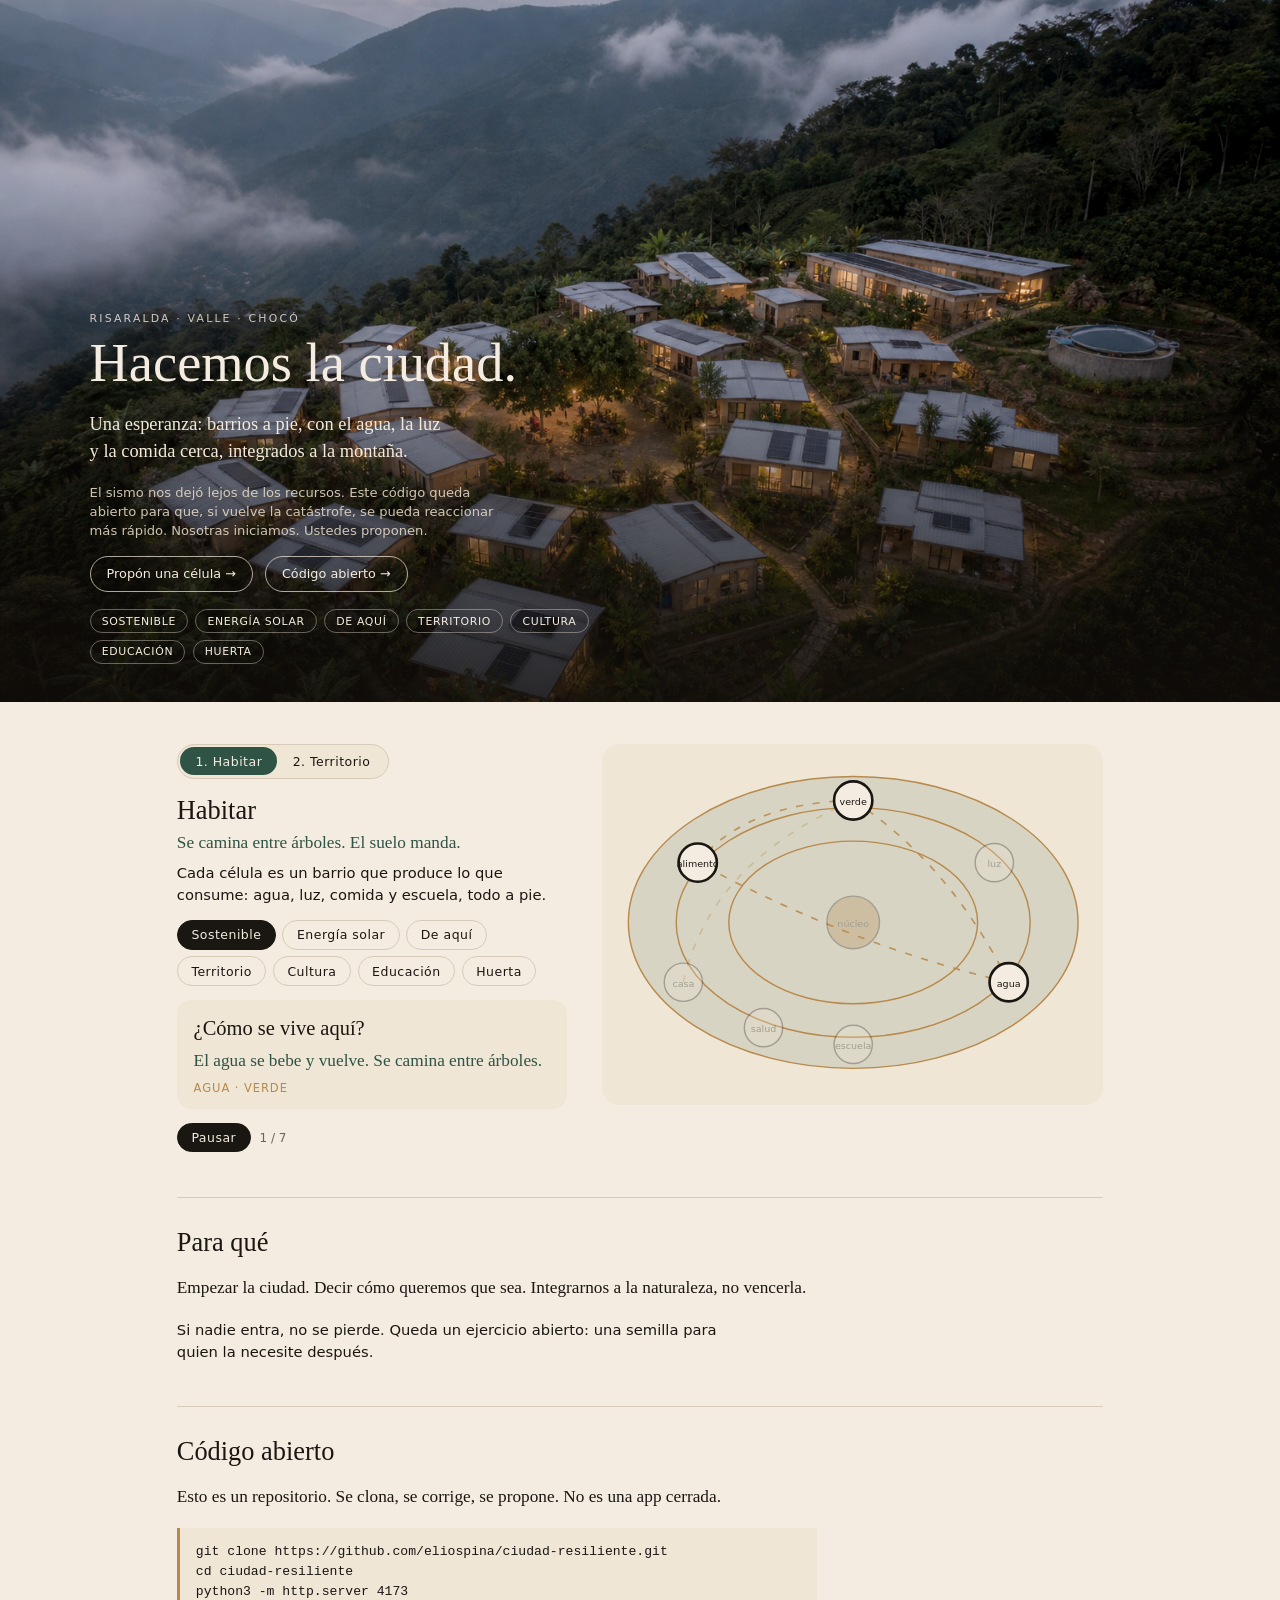
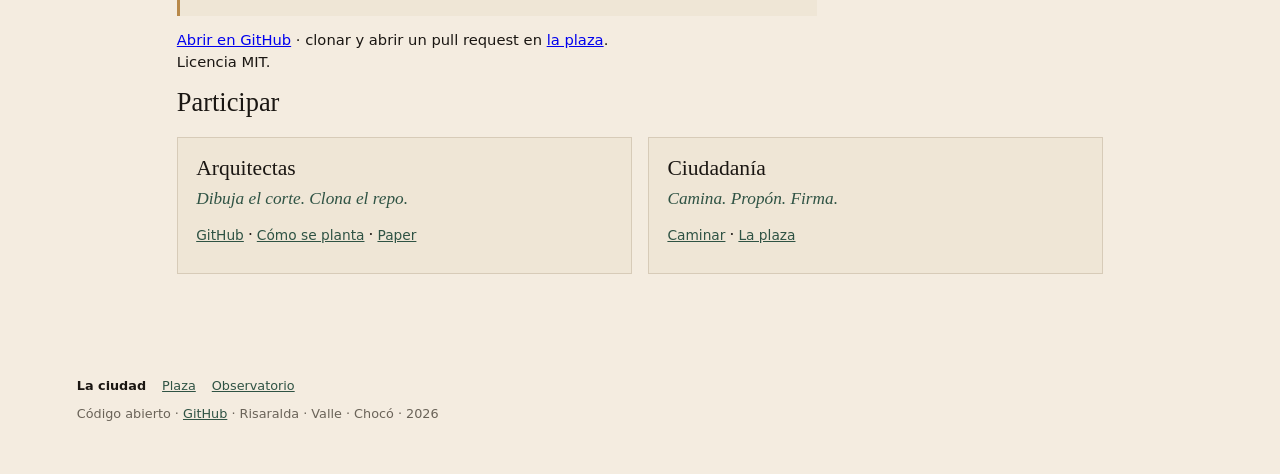
==== commit 82fd2ac4: "Publicar la semilla: esperanza, código abierto y una puerta para participar. Co-authored-by: Cursor " ====
--- a/index.html
+++ b/index.html
@@ -4,26 +4,57 @@
     <meta charset="utf-8" />
     <meta name="viewport" content="width=device-width, initial-scale=1" />
     <title>Ciudad Resiliente — el óvalo</title>
+    <meta
+      name="description"
+      content="Una esperanza habitable. Código abierto: clona el repositorio y propone una célula. Risaralda, Valle, Chocó."
+    />
+    <meta property="og:title" content="Hacemos la ciudad." />
+    <meta
+      property="og:description"
+      content="Código abierto. Clona el repo. Propón cómo quieres que sea la ciudad."
+    />
+    <meta
+      property="og:image"
+      content="https://ciudad-resiliente.vercel.app/public/cartel-ciudad.png"
+    />
+    <meta property="og:url" content="https://ciudad-resiliente.vercel.app/" />
+    <meta property="og:type" content="website" />
+    <meta name="twitter:card" content="summary_large_image" />
+    <meta
+      name="twitter:image"
+      content="https://ciudad-resiliente.vercel.app/public/cartel-ciudad.png"
+    />
+    <link rel="canonical" href="https://ciudad-resiliente.vercel.app/" />
     <link rel="stylesheet" href="styles.css" />
   </head>
   <body>
     <header class="hero">
       <img
         src="public/ciudad-ovalo.png"
-        alt="Ciudad ovalada con un núcleo de vida en el centro, células verdes y montañas."
+        alt="Primera célula compacta en ladera: patio al centro, cubiertas ligeras, a pie. No es la ciudad entera."
       />
       <div class="hero-copy">
         <p class="kicker">Risaralda · Valle · Chocó</p>
         <h1>Hacemos la ciudad.</h1>
-        <p class="lead">Óvalo de células. En el centro, un núcleo de vida.</p>
+        <p class="lead">
+          Una esperanza: barrios a pie, con el agua, la luz y la comida cerca,
+          integrados a la montaña.
+        </p>
+        <p class="plain-hero">
+          El sismo nos dejó lejos de los recursos. Este código queda abierto
+          para que, si vuelve la catástrofe, se pueda reaccionar más rápido.
+          Nosotras iniciamos. Ustedes proponen.
+        </p>
+        <a class="enter-city" href="plaza.html">Propón una célula →</a>
+        <a class="enter-city" href="#codigo">Código abierto →</a>
         <ul class="pillars">
-          <li>Sostenibilidad</li>
+          <li>Sostenible</li>
           <li>Energía solar</li>
-          <li>Lo autóctono</li>
-          <li>Territorialidad</li>
-          <li>Identidad cultural</li>
+          <li>De aquí</li>
+          <li>Territorio</li>
+          <li>Cultura</li>
           <li>Educación</li>
-          <li>Agricultura</li>
+          <li>Huerta</li>
         </ul>
       </div>
     </header>
@@ -41,6 +72,9 @@
           </div>
           <h2 id="layer-title">Habitar</h2>
           <p id="layer-lead">Se camina entre árboles. El suelo manda.</p>
+          <p id="layer-plain" class="plain">
+            Cada célula es un barrio que produce lo que consume: agua, luz, comida y escuela, todo a pie.
+          </p>
           <div id="habitar-panel">
             <div class="chips" id="habitar-chips"></div>
           </div>
@@ -57,31 +91,41 @@
             <div class="cards soils" id="soil-cards">
               <article data-soil="risaralda" tabindex="0" role="button">
                 <h3>Risaralda</h3>
-                <p>1200–1800 m. Ladera, sismo, alud.</p>
+                <p>1.200–1.800 m. Ladera, sismo, alud.</p>
               </article>
               <article data-soil="valle" tabindex="0" role="button">
                 <h3>Valle</h3>
-                <p>900–1100 m. Río, calor, crecida.</p>
+                <p>900–1.100 m. Río, calor, crecida.</p>
               </article>
               <article data-soil="choco" tabindex="0" role="button">
                 <h3>Chocó</h3>
-                <p>Cota baja. Selva, lluvia, río-camino.</p>
+                <p>0–100 m. Selva, lluvia, río-camino.</p>
               </article>
             </div>
             <p id="soil-note" class="soil-note">
               Toca un suelo: sitio, agua, luz, huerta.
             </p>
+            <p class="plain">
+              Diez cortes. El kit cambia con el suelo.
+              <a href="paper.html">Abrir el corte.</a>
+            </p>
             <p class="path waste-path" id="waste-path" hidden>
-              Separación en origen → dos metabolismos → compost higiénico →
-              fracción técnica limpia → RCD a agregado → residual publicado
+              Lo que sobra es materia prima: separación en origen →
+              dos flujos (orgánico y técnico) → compost higiénico →
+              pieza técnica limpia → escombro (RCD) a agregado →
+              lo que aún no cierra, publicado.
             </p>
             <p class="chip-label">Valores</p>
+            <p class="chip-hint">Los principios que sostienen cada célula.</p>
             <div class="chips" id="valor-chips"></div>
             <p class="chip-label">Vida en común</p>
+            <p class="chip-hint">Cómo se comparte y se mide la vida del óvalo.</p>
             <div class="chips" id="vida-chips"></div>
             <p class="chip-label">Oficios de la célula</p>
+            <p class="chip-hint">El trabajo que la célula necesita cerca de casa.</p>
             <div class="chips" id="system-chips"></div>
-            <p class="chip-label">Metabolismo</p>
+            <p class="chip-label">Materia prima</p>
+            <p class="chip-hint">Lo que sobra no es basura: vuelve a suelo, a pieza, a agregado.</p>
             <div class="chips" id="waste-chips"></div>
           </div>
           <div class="lesson">
@@ -96,7 +140,7 @@
             <button type="button" id="hacer-btn">Hacer</button>
             <button type="button" id="valores-btn">Valores</button>
             <button type="button" id="vida-btn">Vida en común</button>
-            <button type="button" id="waste-btn">Residuos bajos</button>
+            <button type="button" id="waste-btn">Materia prima</button>
             <span id="tour-step" class="tour-step" hidden></span>
           </div>
         </div>
@@ -134,7 +178,7 @@
               <circle cx="330" cy="190" r="16" />
               <text x="330" y="194">agua</text>
             </g>
-            <g class="cell" data-id="alimento" tabindex="0" role="button" aria-label="Alimentos">
+            <g class="cell" data-id="alimento" tabindex="0" role="button" aria-label="Alimento">
               <circle cx="70" cy="90" r="16" />
               <text x="70" y="94">alimento</text>
             </g>
@@ -158,63 +202,73 @@
         </figure>
       </section>
 
-      <section class="hope">
-        <h2>Caudal</h2>
+      <section class="hope" id="esperanza">
+        <h2>Para qué</h2>
         <p>
-          Primero la célula. Luego la red. Luego el núcleo. Cada peso a la vista,
-          con fuente.
-        </p>
-      </section>
-
-      <section id="rastreador" class="tracker crystal">
-        <h2>Presupuesto de cristal</h2>
-        <p class="tracker-lede">Cada peso con origen, ruta, territorio y fuente.</p>
-        <ul class="crystal-keys">
-          <li>Lo anunciado no es lo ejecutado.</li>
-          <li>Crédito no es donación.</li>
-          <li>Oferta no es giro.</li>
-          <li>En especie no es caja.</li>
-        </ul>
-        <div class="path">
-          Donante → fondo → primera célula → red → núcleo
+          Empezar la ciudad. Decir cómo queremos que sea. Integrarnos a la
+          naturaleza, no vencerla.
+        </p>
+        <p class="plain">
+          Si nadie entra, no se pierde. Queda un ejercicio abierto: una semilla
+          para quien la necesite después.
+        </p>
+      </section>
+
+      <section id="codigo">
+        <h2>Código abierto</h2>
+        <p>
+          Esto es un repositorio. Se clona, se corrige, se propone. No es una
+          app cerrada.
+        </p>
+        <pre class="clone-box" id="clone-box"><code>git clone https://github.com/eliospina/ciudad-resiliente.git
+cd ciudad-resiliente
+python3 -m http.server 4173</code></pre>
+        <p class="plain">
+          <a href="https://github.com/eliospina/ciudad-resiliente">Abrir en GitHub</a>
+          · clonar y abrir un pull request en
+          <a href="plaza.html">la plaza</a>.
+          Licencia MIT.
+        </p>
+      </section>
+
+      <section id="invitar">
+        <h2>Participar</h2>
+        <div class="call-split">
+          <article class="call-card">
+            <h3>Arquitectas</h3>
+            <p class="sound">Dibuja el corte. Clona el repo.</p>
+            <p>
+              <a href="https://github.com/eliospina/ciudad-resiliente">GitHub</a>
+              ·
+              <a href="plantar.html">Cómo se planta</a>
+              ·
+              <a href="paper.html">Paper</a>
+            </p>
+          </article>
+          <article class="call-card">
+            <h3>Ciudadanía</h3>
+            <p class="sound">Camina. Propón. Firma.</p>
+            <p>
+              <a href="recorrido.html">Caminar</a>
+              ·
+              <a href="plaza.html">La plaza</a>
+            </p>
+          </article>
         </div>
-        <p id="pulso" class="pulso" aria-live="polite">
-          <span class="pulso-dot" aria-hidden="true"></span>
-          <span id="pulso-status">El tablero se verifica cada minuto. Sin fuente, no entra cifra.</span>
-        </p>
-        <p id="pulso-clock" class="pulso-clock">Aún no se ha leído el caudal.</p>
-        <ol id="pulso-events" class="pulso-events"></ol>
-        <div class="table-wrap">
-          <table>
-            <thead>
-              <tr>
-                <th>Origen</th>
-                <th>Monto</th>
-                <th>Ruta</th>
-                <th>Territorio</th>
-                <th>Ejecutado</th>
-                <th>Fuente</th>
-              </tr>
-            </thead>
-            <tbody id="flujos-body"></tbody>
-          </table>
-        </div>
-        <p class="disclaimer">
-          Es información, no regulación. No señalamos a nadie; solo informamos.
-          Toda cifra debe ser verificada por el usuario ante su fuente original.
-        </p>
-      </section>
-
-      <section>
-        <h2>Invitación</h2>
-        <p>
-          Arquitectas, oficios, universidades, artistas, gobiernos. Código abierto.
-        </p>
       </section>
     </main>
 
     <footer>
-      <p>Ciudad Resiliente · Risaralda · Valle · Chocó · 2026</p>
+      <nav class="doors" aria-label="Dos oficios">
+        <a href="index.html" aria-current="page">La ciudad</a>
+        <a href="plaza.html">Plaza</a>
+        <a href="observatorio.html">Observatorio</a>
+      </nav>
+      <p>
+        Código abierto ·
+        <a href="https://github.com/eliospina/ciudad-resiliente">GitHub</a>
+        · Risaralda · Valle · Chocó · 2026
+      </p>
     </footer>
     <script src="app.js"></script>
   </body>
--- a/styles.css
+++ b/styles.css
@@ -49,6 +49,35 @@
   color: #f3eadc;
 }
 
+.plain-hero {
+  max-width: 26rem;
+  margin: 0.45rem 0 0;
+  font-family: system-ui, sans-serif;
+  font-size: 0.82rem;
+  line-height: 1.45;
+  color: #e8dcc8;
+  opacity: 0.88;
+}
+
+.enter-city {
+  display: inline-block;
+  margin: 1rem 0.5rem 0 0;
+  padding: 0.58rem 1rem;
+  border: 1px solid rgba(243, 234, 220, 0.7);
+  border-radius: 999px;
+  color: var(--paper);
+  font-family: system-ui, sans-serif;
+  font-size: 0.8rem;
+  text-decoration: none;
+  transition: color 0.2s ease, background 0.2s ease;
+}
+
+.enter-city:hover,
+.enter-city:focus-visible {
+  color: var(--ink);
+  background: var(--paper);
+}
+
 .kicker {
   letter-spacing: 0.2em;
   text-transform: uppercase;
@@ -146,7 +175,7 @@
 
 .note {
   color: var(--moss);
-  min-height: 5.6rem;
+  min-height: 0;
   margin: 0 0 0.35rem;
 }
 
@@ -198,8 +227,27 @@
 
 #layer-lead {
   color: var(--moss);
+  margin: 0 0 0.35rem;
+  max-width: 26rem;
+}
+
+.plain,
+#layer-plain {
+  font-family: system-ui, sans-serif;
+  font-size: 0.92rem;
+  line-height: 1.5;
+  color: var(--ink);
   margin: 0 0 0.85rem;
-  max-width: 22rem;
+  max-width: 28rem;
+}
+
+.hope .plain {
+  max-width: 36rem;
+}
+
+.hope a,
+.invite-doors a {
+  color: var(--moss);
 }
 
 #ovalo-lesson[data-layer="habitar"] #hacer-btn,
@@ -332,7 +380,15 @@
   letter-spacing: 0.12em;
   text-transform: uppercase;
   color: var(--muted);
-  margin: 0.9rem 0 0.35rem;
+  margin: 0.9rem 0 0.2rem;
+}
+
+.chip-hint {
+  font-family: system-ui, sans-serif;
+  font-size: 0.82rem;
+  line-height: 1.4;
+  color: var(--ink);
+  margin: 0 0 0.4rem;
 }
 
 .hacer-path {
@@ -489,6 +545,37 @@
   background: linear-gradient(180deg, rgba(255, 255, 255, 0.28), transparent 42%);
 }
 
+.wall {
+  font-family: system-ui, sans-serif;
+  font-size: 0.92rem;
+  line-height: 1.45;
+  color: var(--ink);
+  background: #efe4d0;
+  border: 1px solid var(--ink);
+  padding: 0.75rem 0.9rem;
+  margin: 0 0 1rem;
+}
+
+.source-map {
+  list-style: none;
+  margin: 0 0 1rem;
+  padding: 0;
+  display: grid;
+  gap: 0.45rem;
+  font-family: system-ui, sans-serif;
+  font-size: 0.86rem;
+  line-height: 1.45;
+}
+
+.source-map a {
+  color: var(--moss);
+}
+
+.observatorio-plain {
+  max-width: 36rem;
+  margin: 0 0 0.8rem;
+}
+
 .pulso {
   display: flex;
   align-items: flex-start;
@@ -542,6 +629,11 @@
   color: var(--muted);
   font-size: 0.7rem;
   letter-spacing: 0.04em;
+}
+
+.pulso-events .pulso-note {
+  color: var(--ink);
+  margin: 0.2rem 0 0;
 }
 
 #flujos-body tr.is-new td {
@@ -617,6 +709,25 @@
   margin-top: 2.4rem;
 }
 
+#codigo {
+  padding: 1.8rem 0 0;
+}
+
+.clone-box {
+  max-width: 40rem;
+  overflow-x: auto;
+  padding: 0.9rem 1rem;
+  background: var(--plate);
+  border-left: 3px solid var(--gold);
+  font-family: ui-monospace, Menlo, monospace;
+  font-size: 0.82rem;
+  line-height: 1.5;
+}
+
+.clone-box code {
+  font: inherit;
+}
+
 .table-wrap {
   overflow-x: auto;
   margin: 1.2rem 0 0.6rem;
@@ -658,7 +769,60 @@
 
 .gap {
   color: var(--muted);
-  font-style: italic;
+}
+
+.table-legend {
+  font-family: system-ui, sans-serif;
+  font-size: 0.72rem;
+  color: var(--muted);
+  margin: 0 0 0.4rem;
+}
+
+.invite-doors {
+  list-style: none;
+  margin: 0.7rem 0 0;
+  padding: 0;
+  display: grid;
+  gap: 0.45rem;
+  font-family: system-ui, sans-serif;
+  font-size: 0.92rem;
+  line-height: 1.45;
+}
+
+.invite-doors li {
+  border-top: 1px solid var(--line);
+  padding: 0.45rem 0 0;
+}
+
+.steps {
+  max-width: 36rem;
+  margin: 0.9rem 0 1.2rem;
+  padding: 0;
+  list-style: none;
+  counter-reset: paso;
+}
+
+.steps li {
+  counter-increment: paso;
+  position: relative;
+  padding: 0.55rem 0 0.55rem 2.1rem;
+  border-top: 1px solid var(--line);
+  font-family: system-ui, sans-serif;
+  font-size: 0.92rem;
+  line-height: 1.45;
+}
+
+.steps li::before {
+  content: counter(paso);
+  position: absolute;
+  left: 0;
+  top: 0.6rem;
+  font-size: 0.75rem;
+  color: var(--gold);
+}
+
+.steps a {
+  color: var(--moss);
 }
 
 .disclaimer {
@@ -676,3 +840,199 @@
   font-size: 0.8rem;
   color: var(--muted);
 }
+
+footer a {
+  color: var(--moss);
+}
+
+.doors {
+  display: flex;
+  gap: 1rem;
+  margin: 0 0 0.6rem;
+}
+
+.doors a {
+  color: var(--moss);
+}
+
+.doors a[aria-current="page"] {
+  color: var(--ink);
+  text-decoration: none;
+  font-weight: 600;
+}
+
+.obs-hero {
+  padding: 3.2rem 7vw 1.6rem;
+  background: var(--plate);
+}
+
+.obs-hero .lead {
+  max-width: 28rem;
+  margin: 0;
+}
+
+.share-grid {
+  display: grid;
+  gap: 1.2rem;
+  margin: 1.2rem 0 2rem;
+}
+
+@media (min-width: 720px) {
+  .share-grid {
+    grid-template-columns: 1fr 0.72fr;
+    align-items: start;
+  }
+}
+
+.share-grid figure {
+  margin: 0;
+}
+
+.share-grid img {
+  width: 100%;
+  height: auto;
+  display: block;
+  border: 1px solid var(--line);
+}
+
+.share-grid figcaption,
+#copy-btn {
+  font-family: system-ui, sans-serif;
+  font-size: 0.82rem;
+  margin: 0.45rem 0 0;
+}
+
+blockquote {
+  margin: 0.6rem 0 0.8rem;
+  padding: 0.9rem 1rem;
+  background: var(--plate);
+  border-left: 3px solid var(--gold);
+  font-size: 1.08rem;
+  line-height: 1.5;
+}
+
+#copy-btn {
+  font-family: system-ui, sans-serif;
+  background: var(--moss);
+  color: var(--paper);
+  border: 0;
+  border-radius: 999px;
+  padding: 0.45rem 1rem;
+  cursor: pointer;
+}
+
+.civic-form {
+  display: grid;
+  gap: 0.7rem;
+  max-width: 28rem;
+  margin: 1rem 0 0.6rem;
+}
+
+.civic-form label,
+.proposal .plain {
+  font-family: system-ui, sans-serif;
+  font-size: 0.86rem;
+  line-height: 1.45;
+}
+
+.civic-form input,
+.civic-form select,
+.civic-form textarea {
+  display: block;
+  width: 100%;
+  margin: 0.28rem 0 0;
+  padding: 0.45rem 0.55rem;
+  border: 1px solid var(--line);
+  border-radius: 0.4rem;
+  background: var(--paper);
+  color: var(--ink);
+  font: inherit;
+}
+
+.civic-form button {
+  font-family: system-ui, sans-serif;
+  justify-self: start;
+  background: var(--moss);
+  color: var(--paper);
+  border: 0;
+  border-radius: 999px;
+  padding: 0.45rem 1rem;
+  cursor: pointer;
+}
+
+.plaza-list,
+.proposal {
+  display: grid;
+  gap: 0.25rem;
+}
+
+.proposal {
+  border-top: 1px solid var(--line);
+  padding: 1rem 0 0.4rem;
+}
+
+.proposal h3 {
+  margin: 0;
+  font-weight: 400;
+  font-size: 1.35rem;
+}
+
+.proposal a {
+  color: var(--moss);
+}
+
+.civic-out {
+  max-width: 40rem;
+  overflow-x: auto;
+  padding: 0.8rem 1rem;
+  background: var(--plate);
+  font-size: 0.78rem;
+  line-height: 1.45;
+}
+
+.copied {
+  min-height: 1.3rem;
+  font-family: system-ui, sans-serif;
+  font-size: 0.82rem;
+  color: var(--moss);
+}
+
+.call-split {
+  display: grid;
+  gap: 1rem;
+  margin: 1.2rem 0 0;
+}
+
+@media (min-width: 720px) {
+  .call-split {
+    grid-template-columns: 1fr 1fr;
+  }
+}
+
+.call-card {
+  border: 1px solid var(--line);
+  padding: 1.1rem 1.15rem 1rem;
+  background: var(--plate);
+}
+
+.call-card h3 {
+  font-weight: 400;
+  font-size: 1.35rem;
+  margin: 0 0 0.35rem;
+}
+
+.call-card p {
+  margin: 0 0 0.55rem;
+  max-width: none;
+}
+
+.call-card a {
+  color: var(--moss);
+  font-family: system-ui, sans-serif;
+  font-size: 0.86rem;
+}
+
+.call-card .sound {
+  font-style: italic;
+  color: var(--moss);
+}
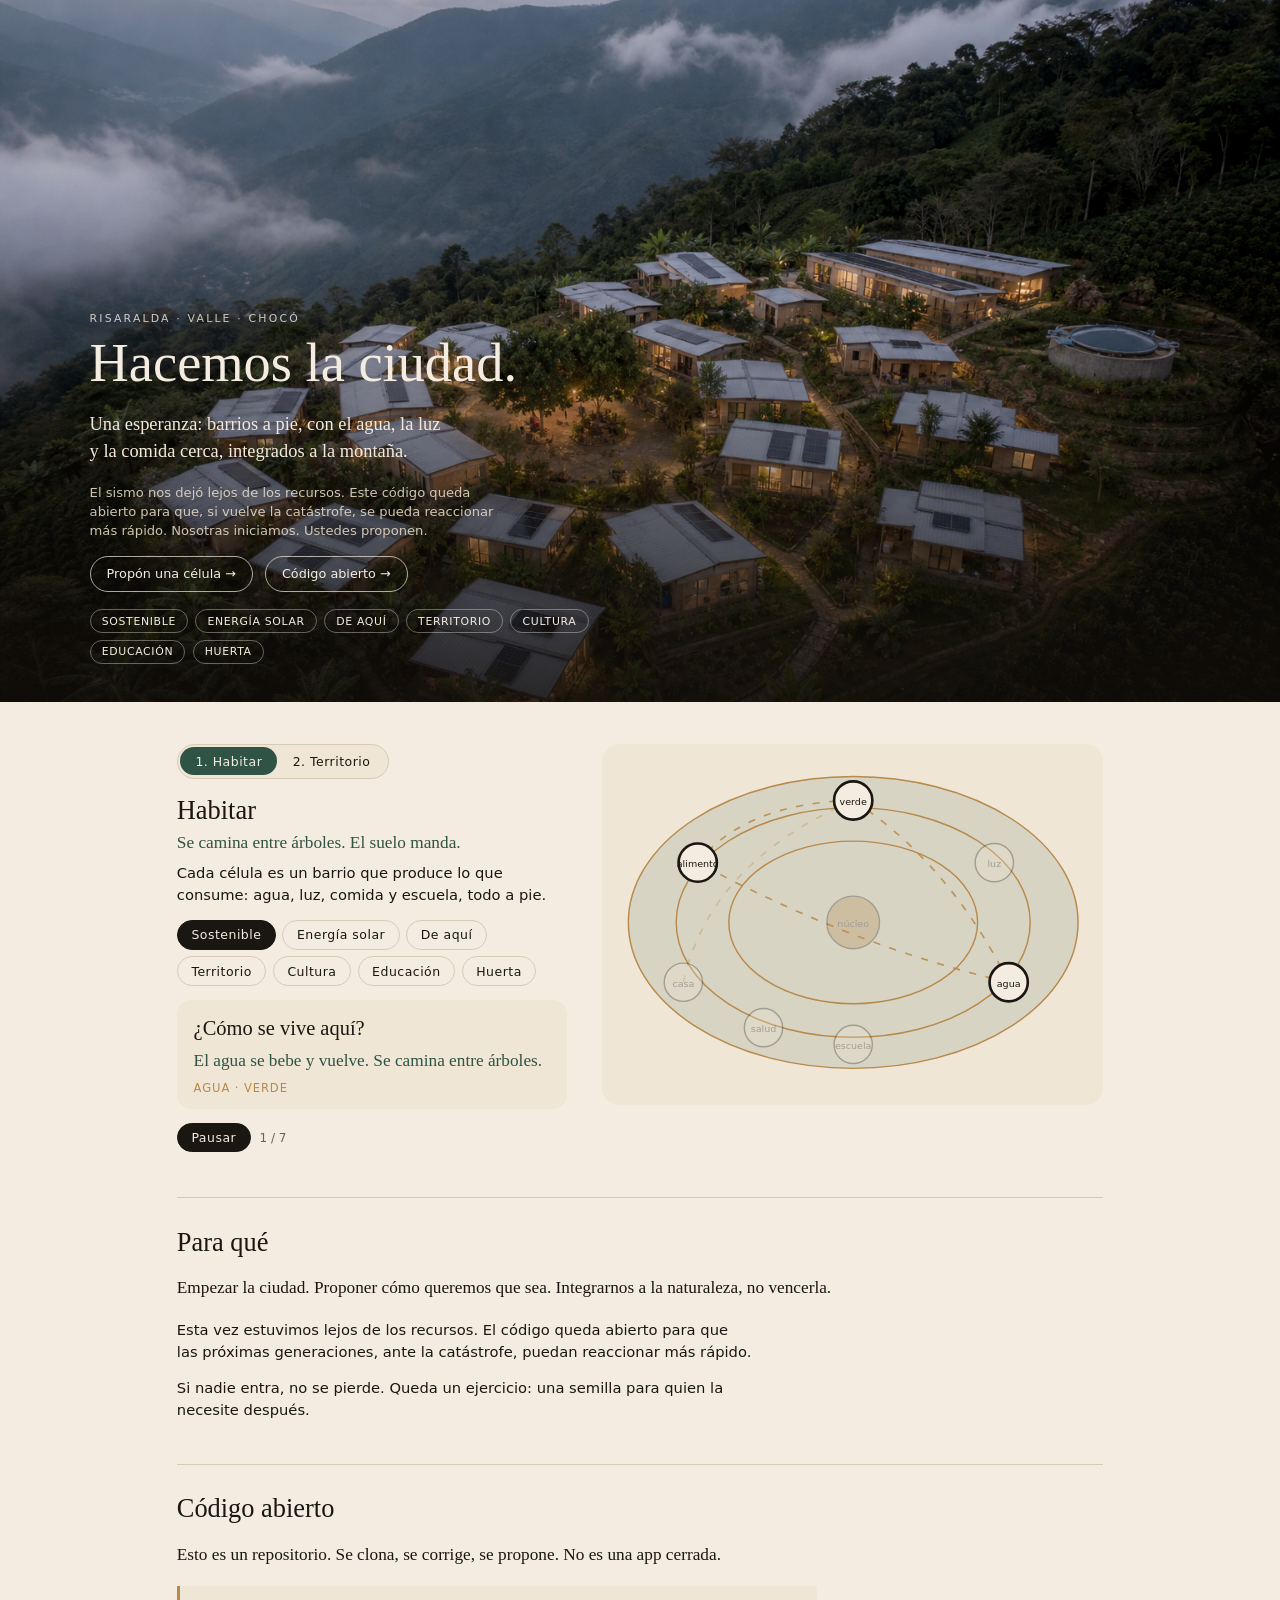
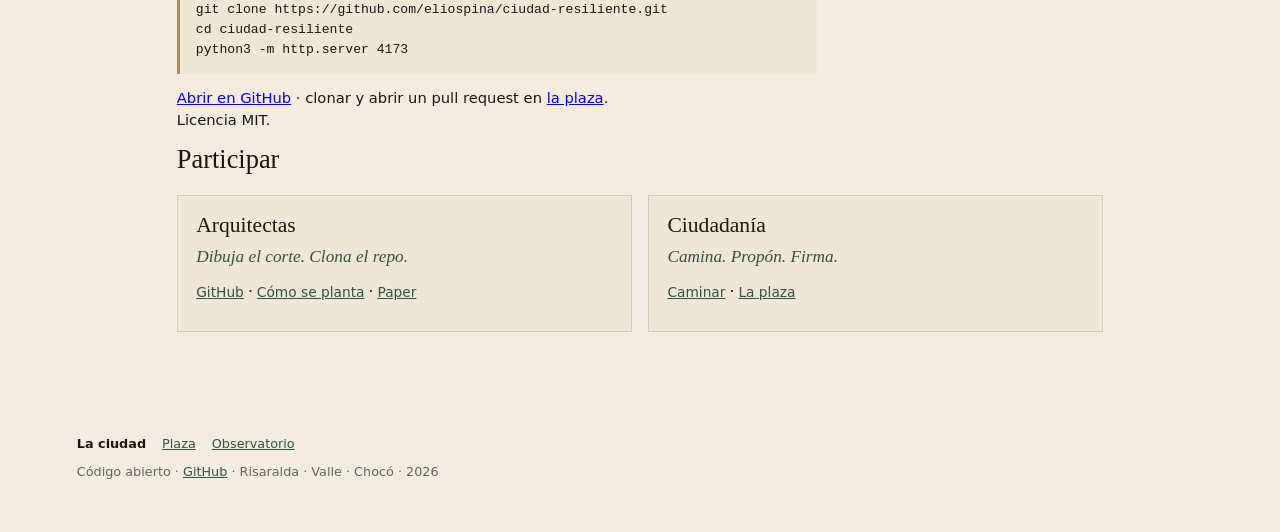
==== commit 428ebe8d: "Dejar en la landing para qué: esperanza, naturaleza y memoria de la catástrofe. Co-authored-by: Curs" ====
--- a/index.html
+++ b/index.html
@@ -205,12 +205,17 @@
       <section class="hope" id="esperanza">
         <h2>Para qué</h2>
         <p>
-          Empezar la ciudad. Decir cómo queremos que sea. Integrarnos a la
+          Empezar la ciudad. Proponer cómo queremos que sea. Integrarnos a la
           naturaleza, no vencerla.
         </p>
         <p class="plain">
-          Si nadie entra, no se pierde. Queda un ejercicio abierto: una semilla
-          para quien la necesite después.
+          Esta vez estuvimos lejos de los recursos. El código queda abierto
+          para que las próximas generaciones, ante la catástrofe, puedan
+          reaccionar más rápido.
+        </p>
+        <p class="plain">
+          Si nadie entra, no se pierde. Queda un ejercicio: una semilla para
+          quien la necesite después.
         </p>
       </section>
 
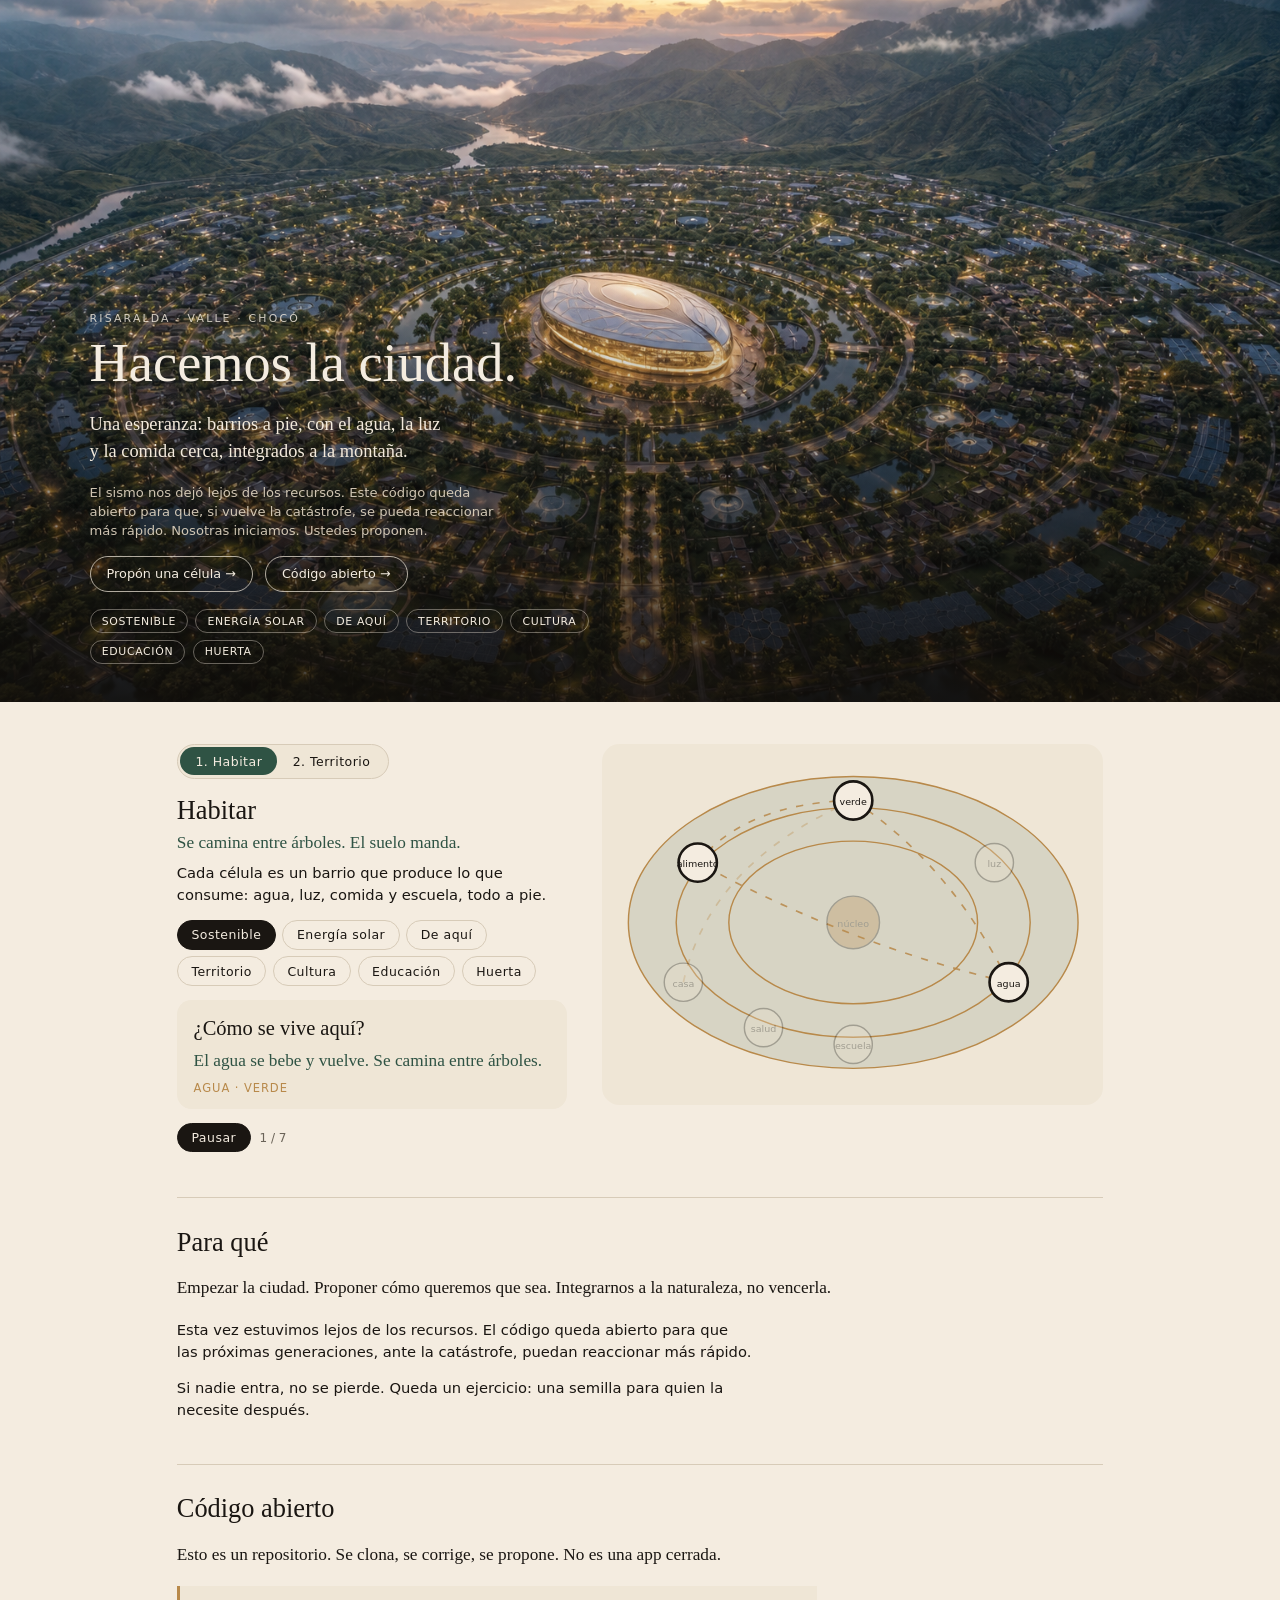
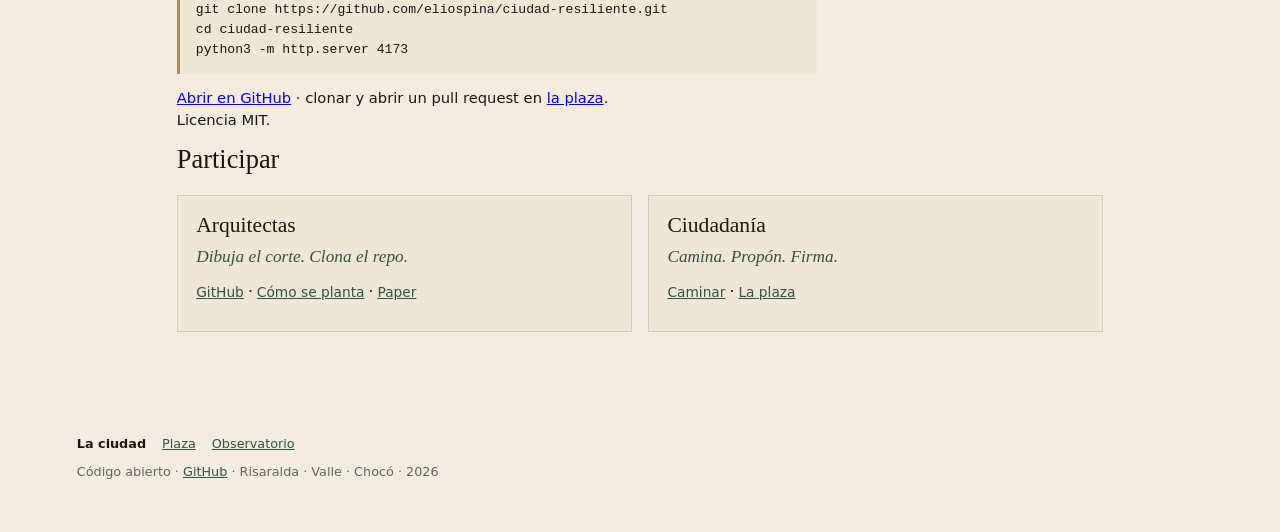
==== commit 972fe595: "Volver a la foto del inicio: el óvalo original. Co-authored-by: Cursor <cursoragent@cursor.com>" ====
--- a/index.html
+++ b/index.html
@@ -31,7 +31,7 @@
     <header class="hero">
       <img
         src="public/ciudad-ovalo.png"
-        alt="Primera célula compacta en ladera: patio al centro, cubiertas ligeras, a pie. No es la ciudad entera."
+        alt="Ciudad ovalada con una nave de luz en el centro, células verdes y montañas."
       />
       <div class="hero-copy">
         <p class="kicker">Risaralda · Valle · Chocó</p>
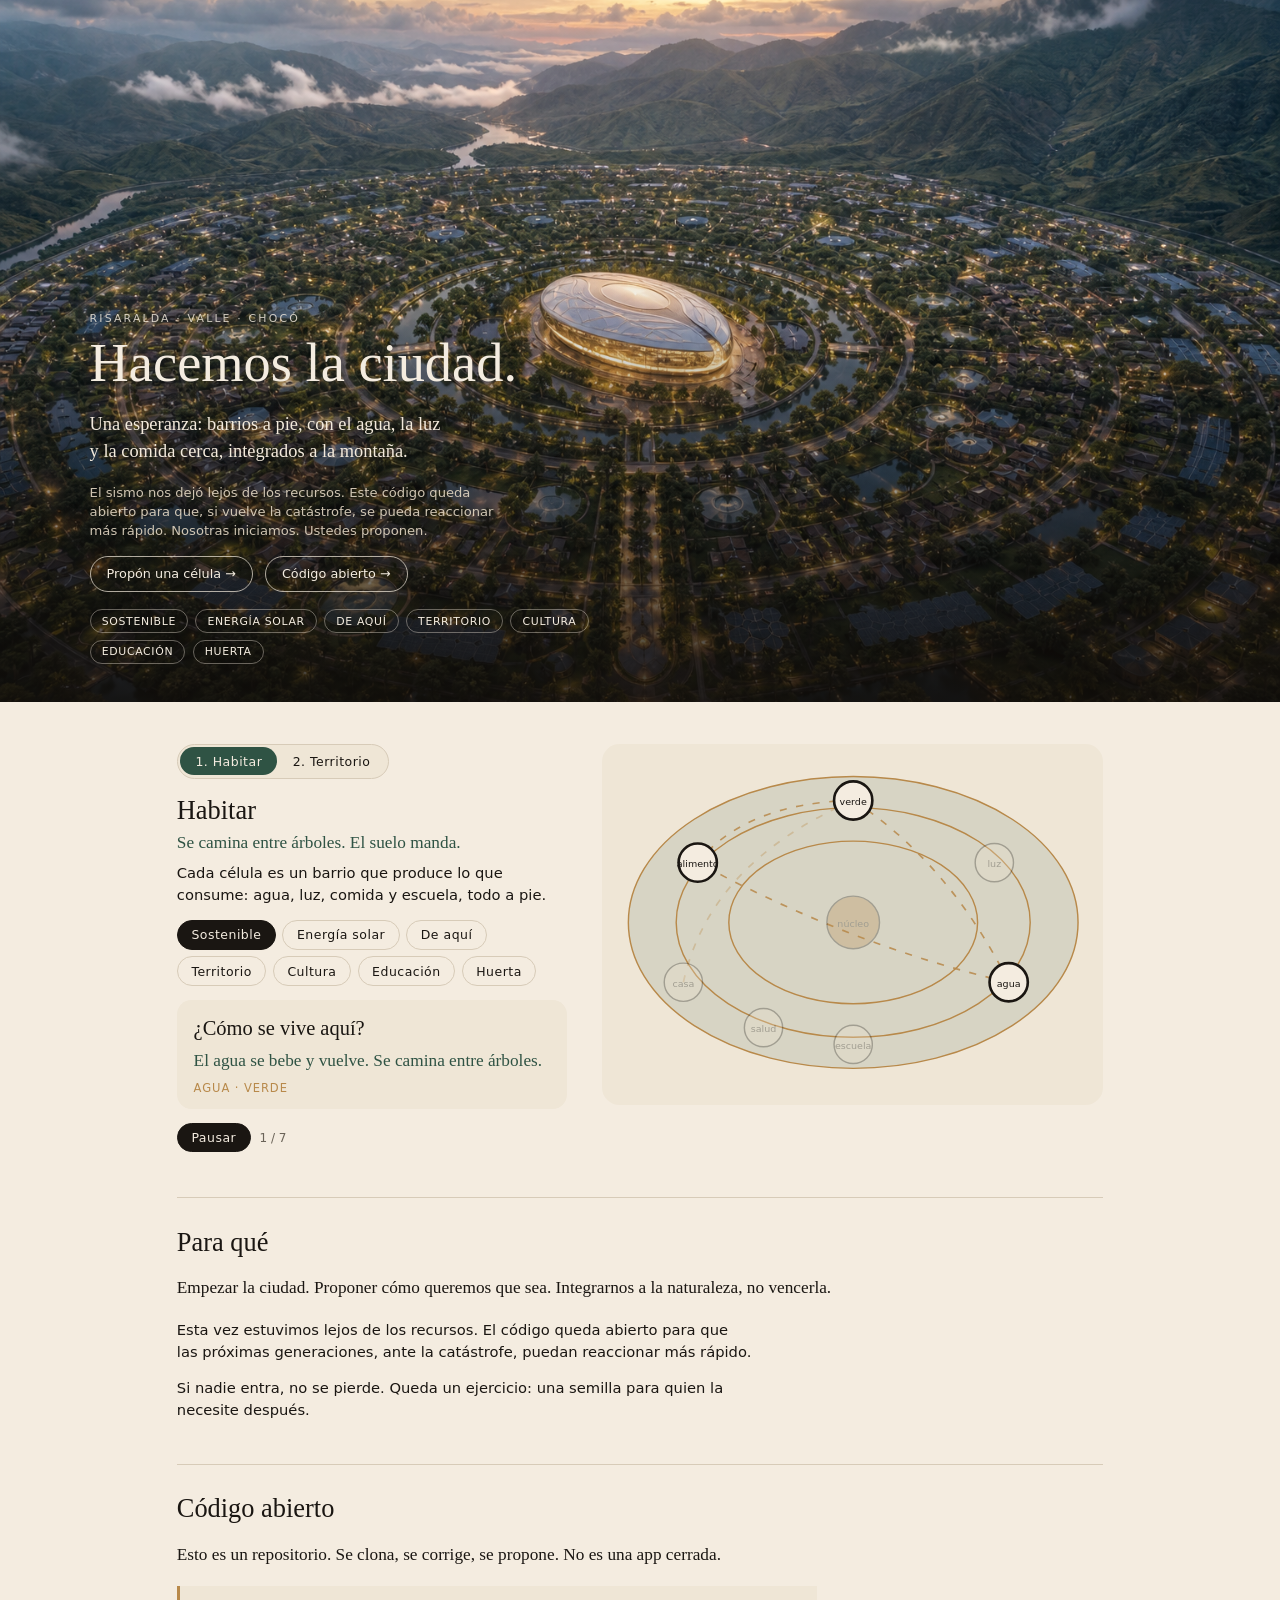
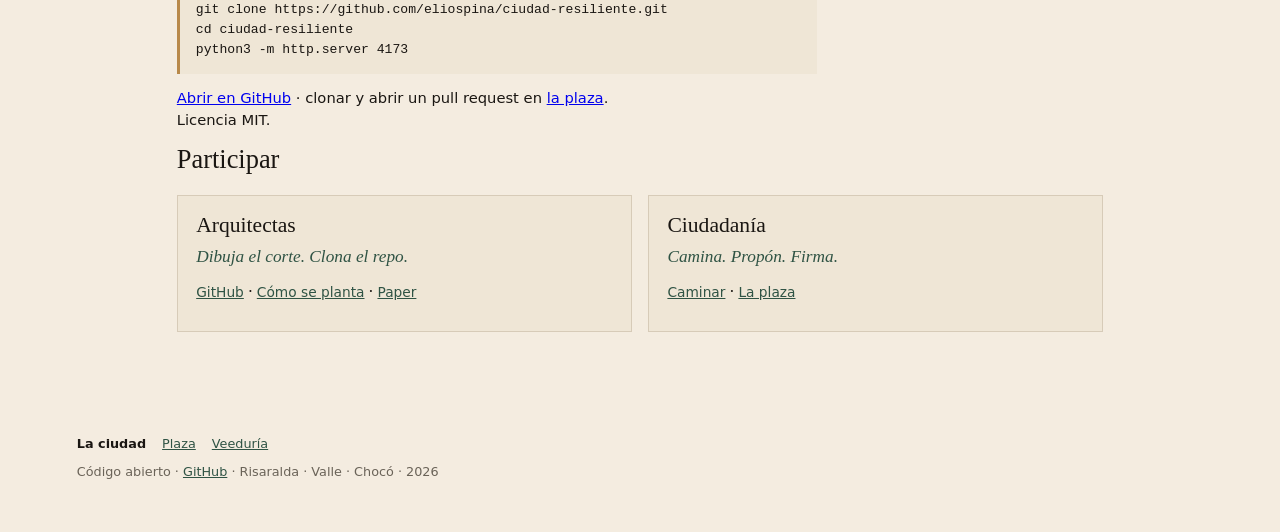
==== commit c7eed0a3: "Abrir la veeduría: otro oficio, otra estética, el mismo tablero a la vista. Co-authored-by: Cursor <" ====
--- a/index.html
+++ b/index.html
@@ -267,7 +267,7 @@
       <nav class="doors" aria-label="Dos oficios">
         <a href="index.html" aria-current="page">La ciudad</a>
         <a href="plaza.html">Plaza</a>
-        <a href="observatorio.html">Observatorio</a>
+        <a href="veeduria.html">Veeduría</a>
       </nav>
       <p>
         Código abierto ·
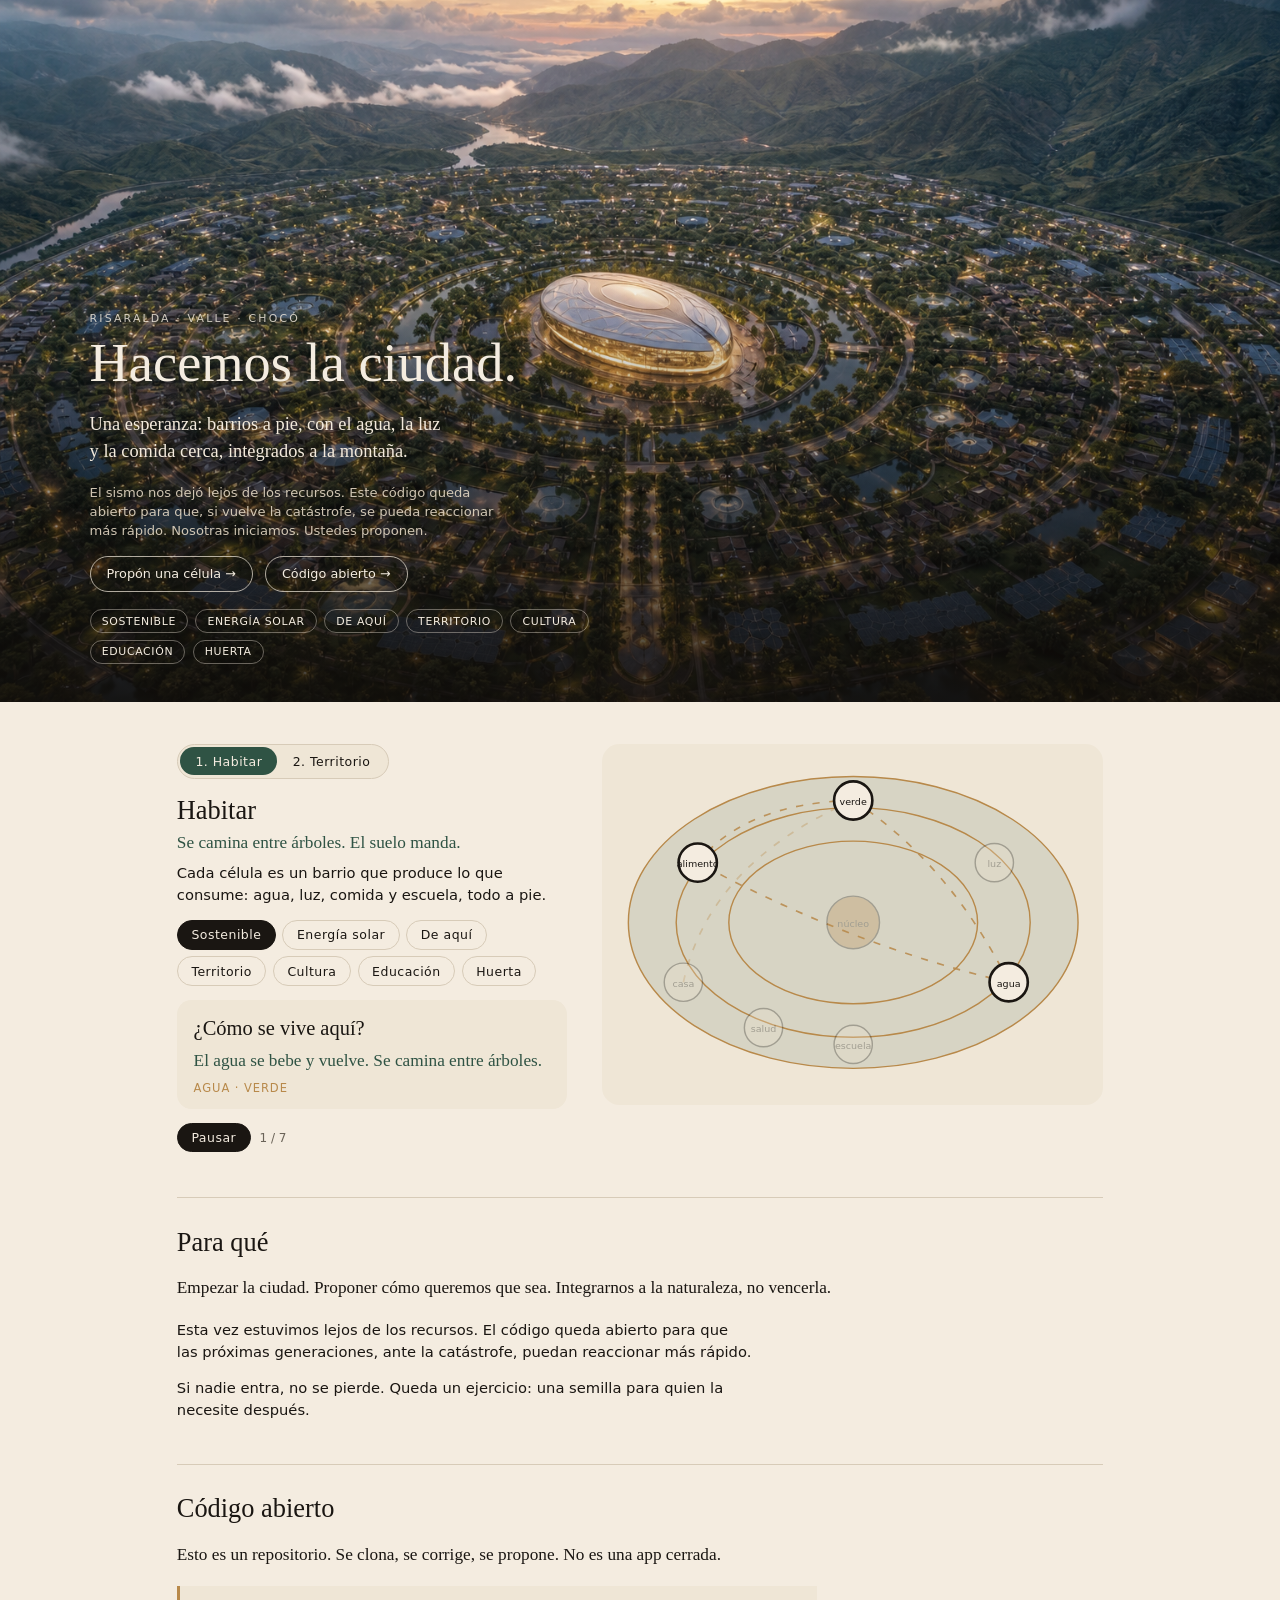
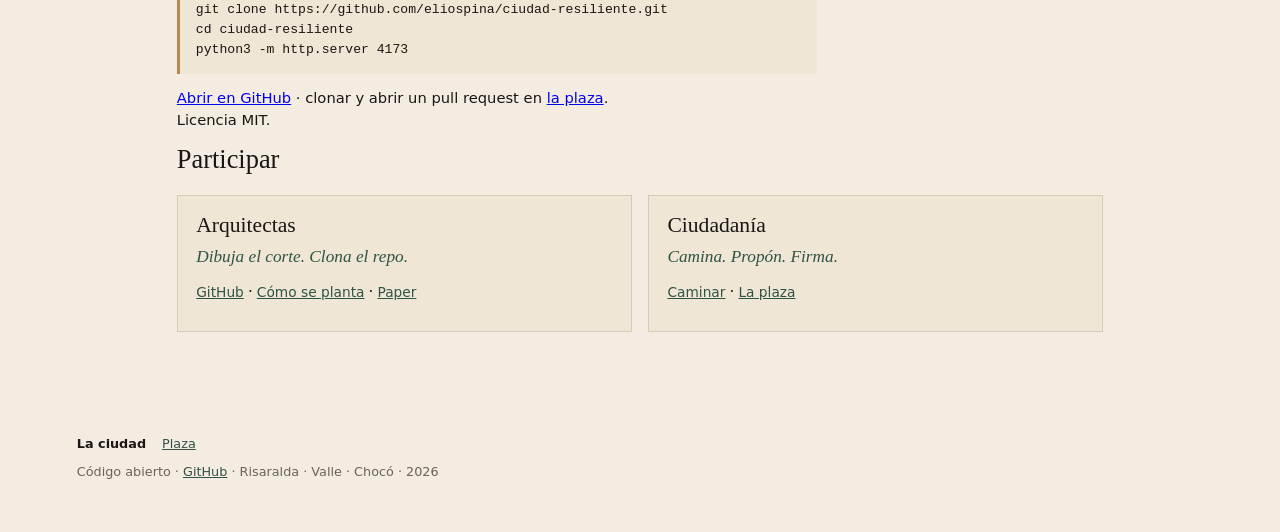
==== commit c997e557: "Sacar la veeduría de este repo: la ciudad ya no mezcla el tablero de ayudas. Co-authored-by: Cursor " ====
--- a/index.html
+++ b/index.html
@@ -267,7 +267,6 @@
       <nav class="doors" aria-label="Dos oficios">
         <a href="index.html" aria-current="page">La ciudad</a>
         <a href="plaza.html">Plaza</a>
-        <a href="veeduria.html">Veeduría</a>
       </nav>
       <p>
         Código abierto ·
